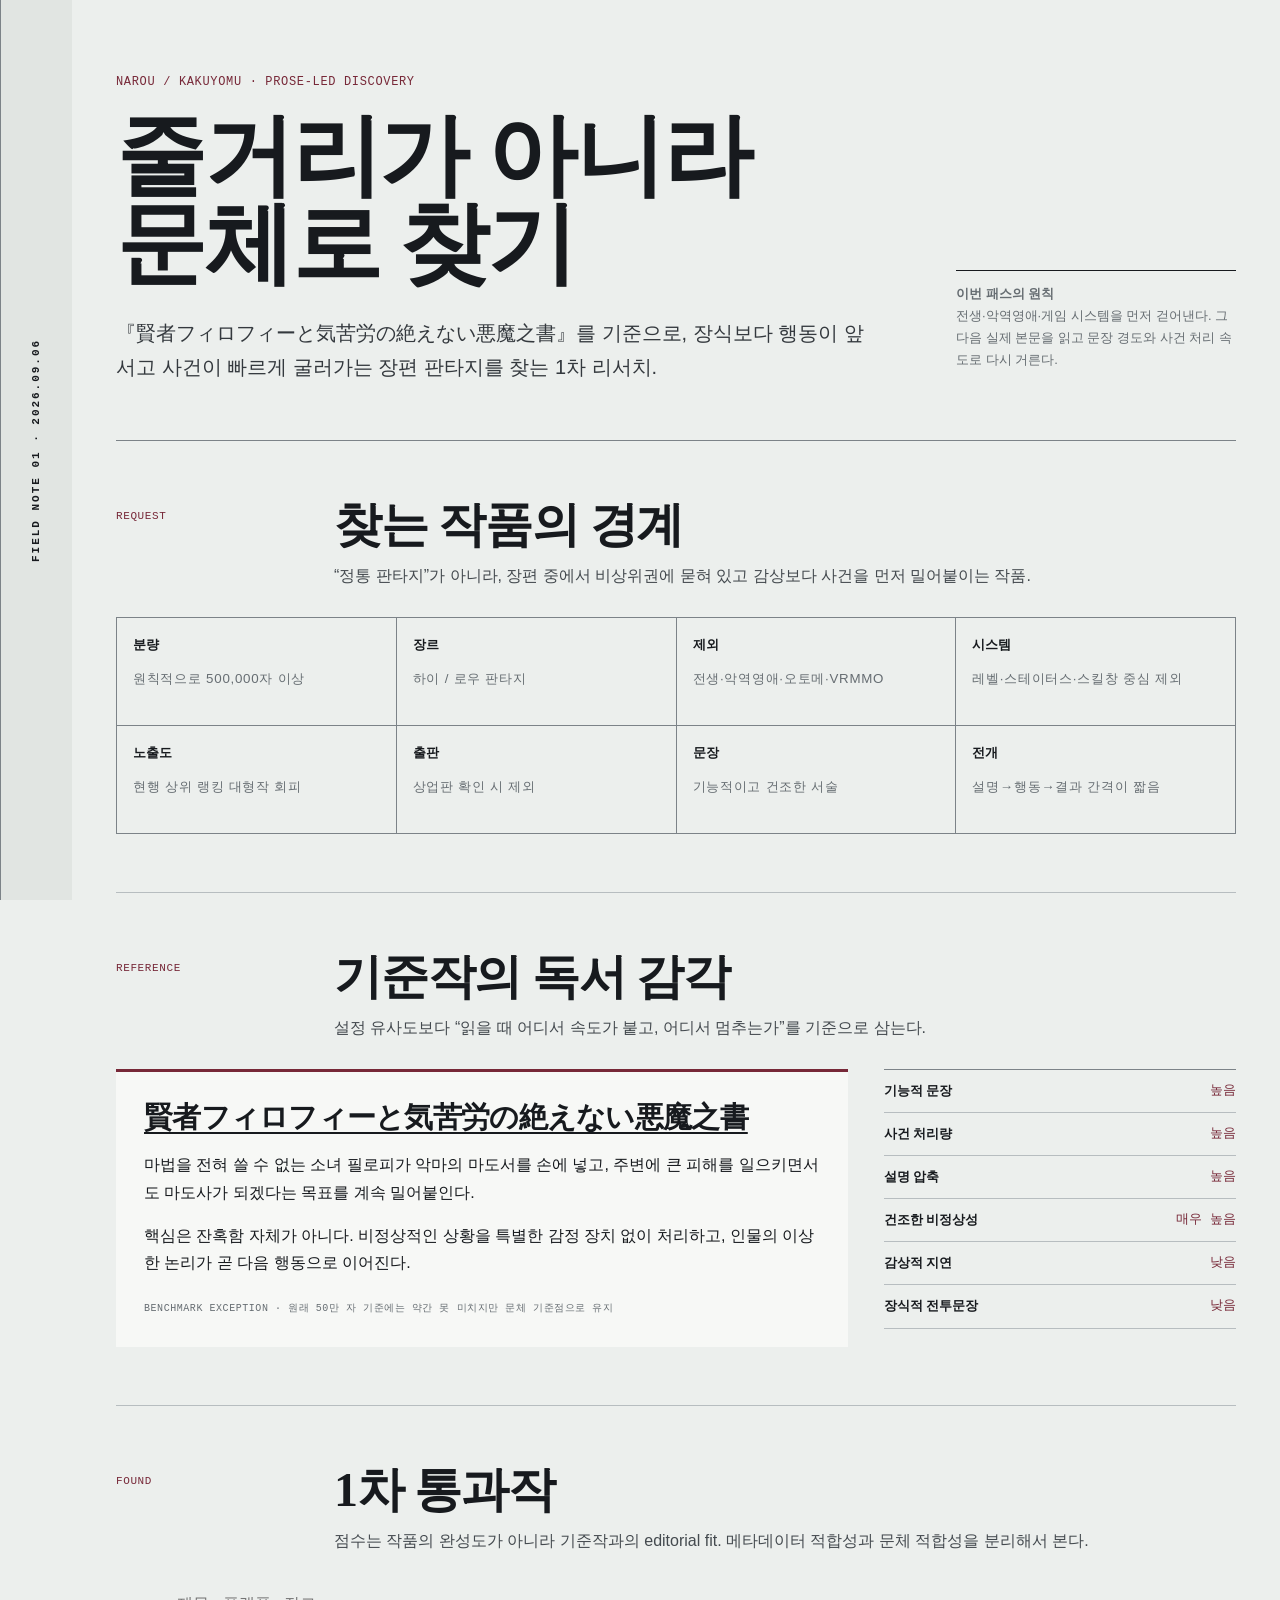
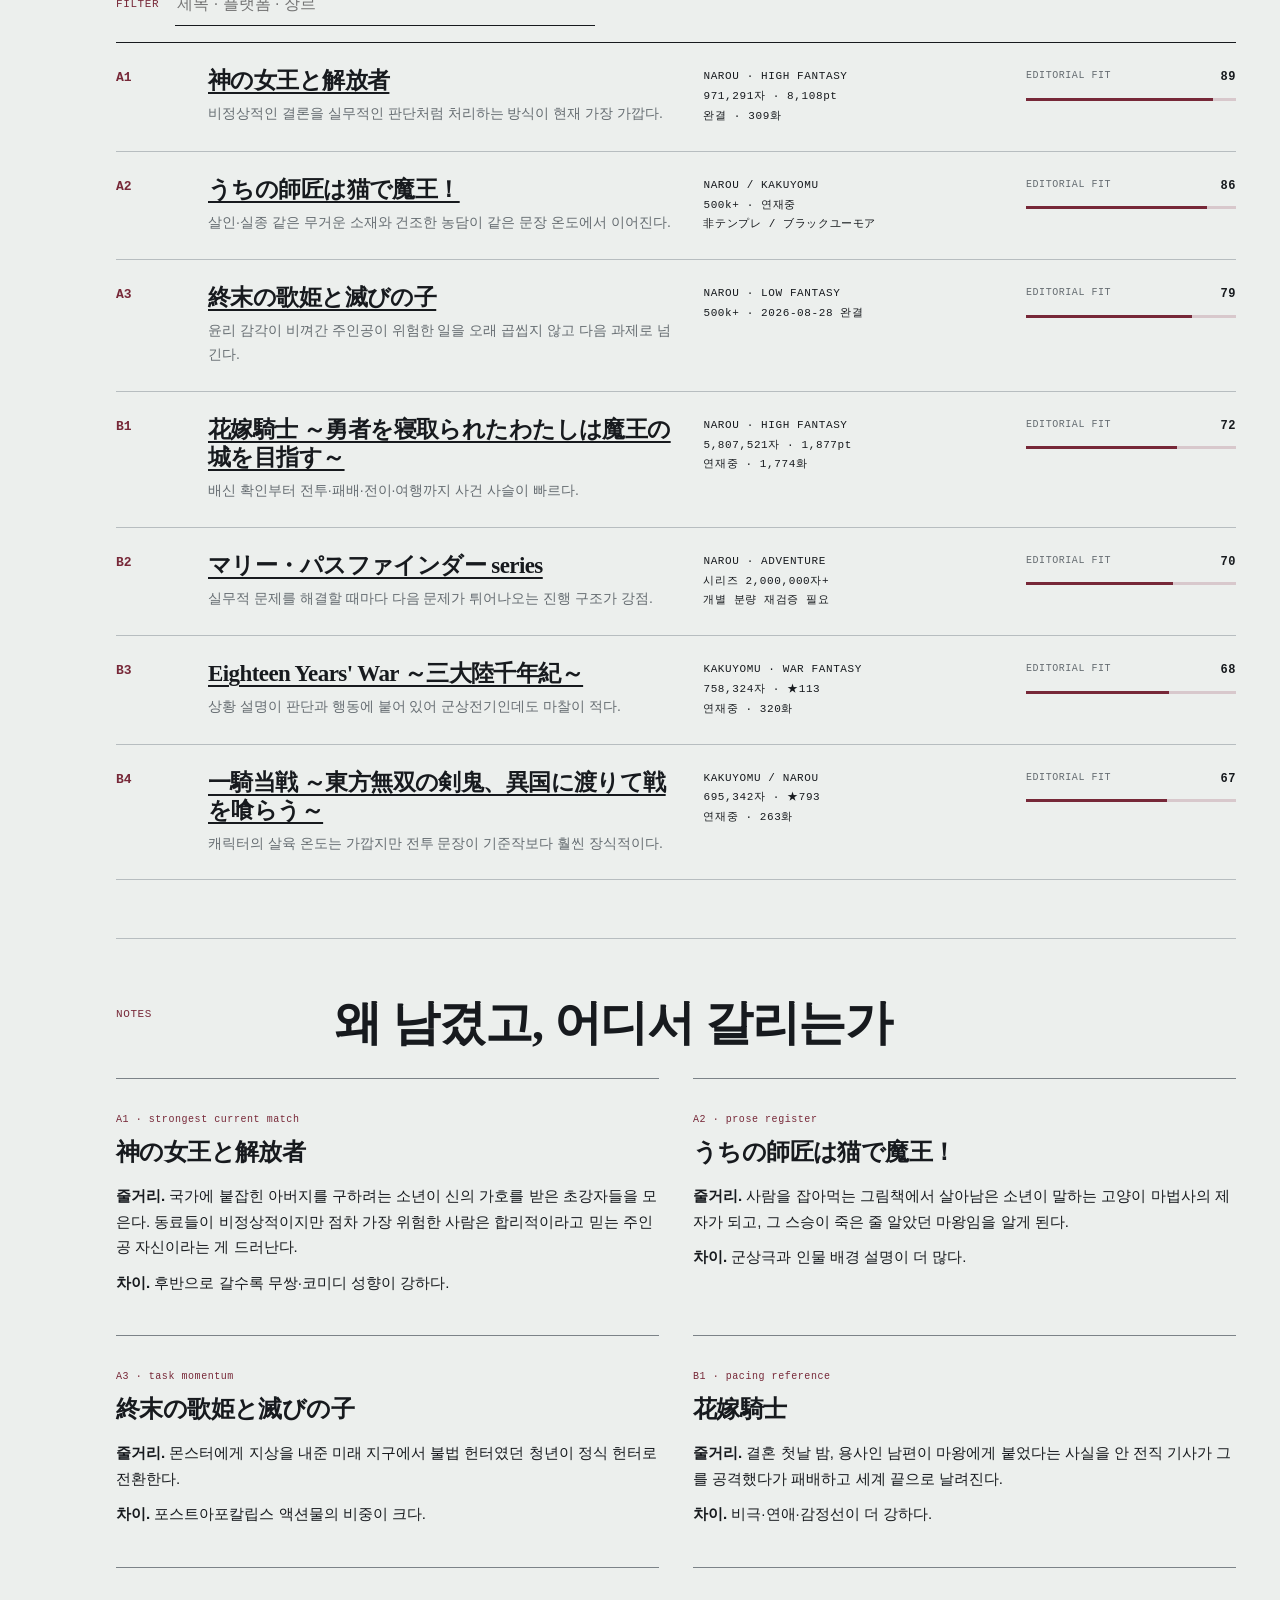
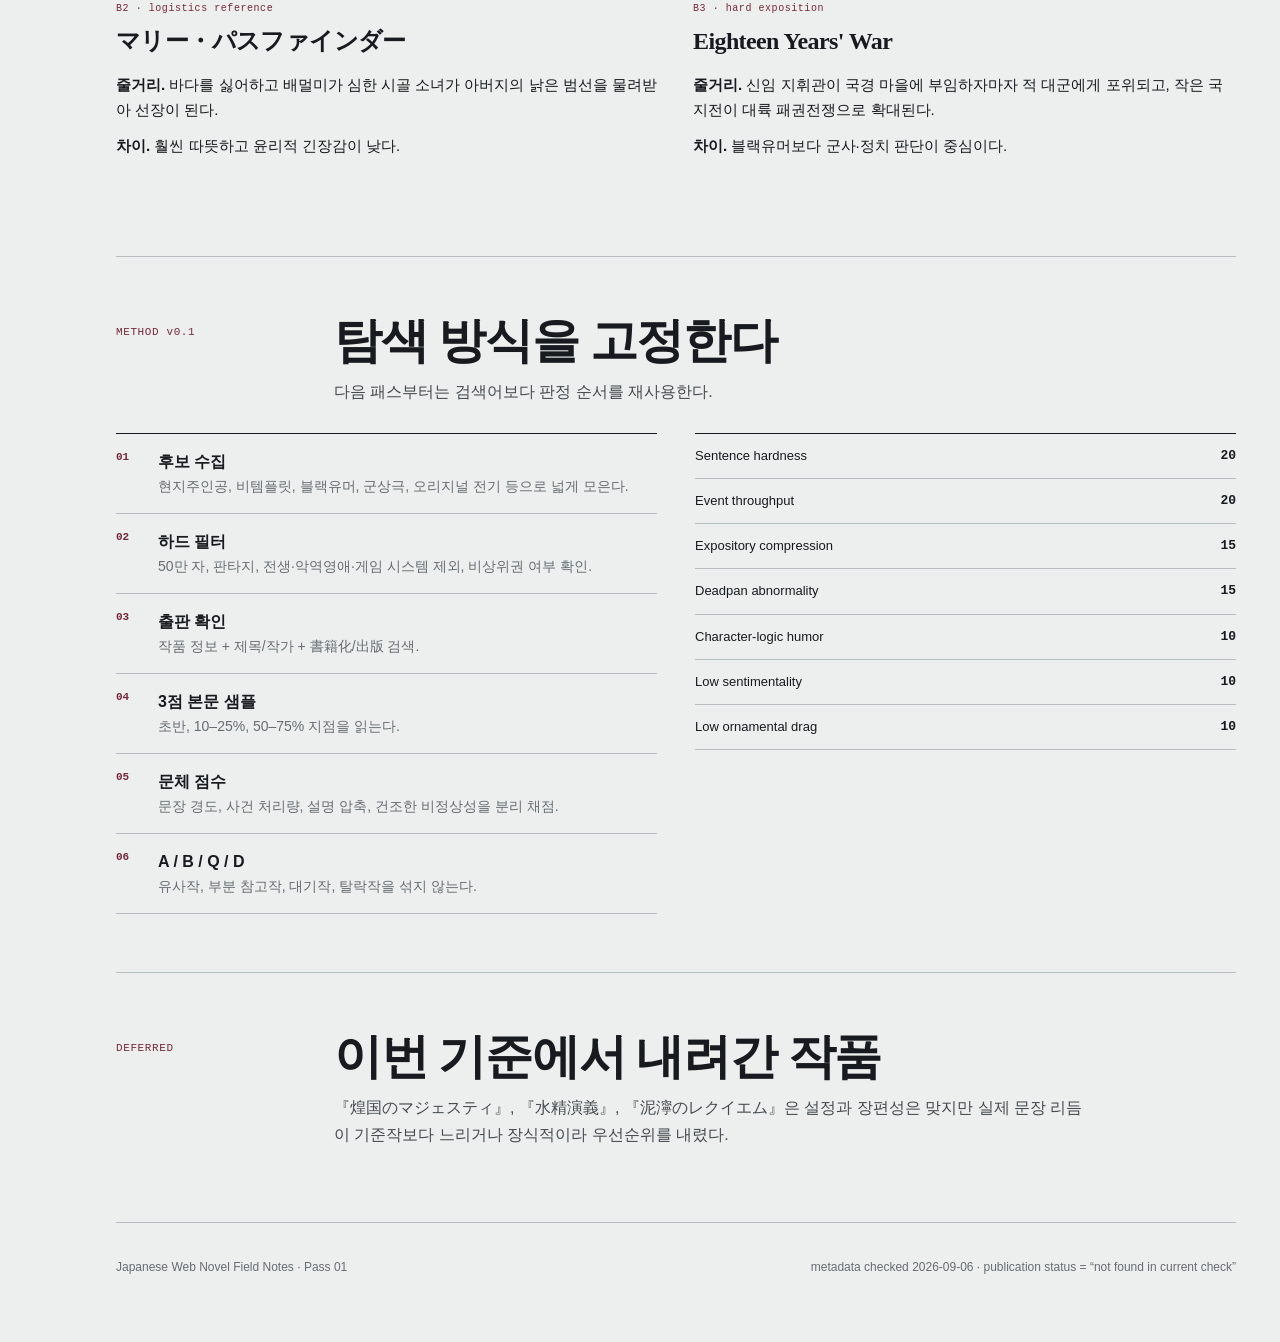
==== index.html @ 41ebbeb3 "docs: add 2026-09-06 prose-led web novel field note" ====
<!doctype html>
<html lang="ko">
<head>
  <meta charset="utf-8">
  <meta name="viewport" content="width=device-width,initial-scale=1">
  <meta name="description" content="2026-09-06 나로우·카쿠요무 장편 판타지 문체 탐색 리서치 노트">
  <title>문체로 찾기 — Field Note 01</title>
  <link rel="stylesheet" href="styles.css">
</head>
<body>
  <aside class="rail">FIELD NOTE 01 · 2026.09.06</aside>
  <main>
    <header class="hero wrap">
      <p class="kicker">NAROU / KAKUYOMU · PROSE-LED DISCOVERY</p>
      <div class="hero-grid">
        <div>
          <h1>줄거리가 아니라<br>문체로 찾기</h1>
          <p class="deck">『賢者フィロフィーと気苦労の絶えない悪魔之書』를 기준으로, 장식보다 행동이 앞서고 사건이 빠르게 굴러가는 장편 판타지를 찾는 1차 리서치.</p>
        </div>
        <p class="side-note"><b>이번 패스의 원칙</b><br>전생·악역영애·게임 시스템을 먼저 걷어낸다. 그 다음 실제 본문을 읽고 문장 경도와 사건 처리 속도로 다시 거른다.</p>
      </div>
    </header>

    <section class="wrap" id="request">
      <header class="section-head"><span>REQUEST</span><div><h2>찾는 작품의 경계</h2><p>“정통 판타지”가 아니라, 장편 중에서 비상위권에 묻혀 있고 감상보다 사건을 먼저 밀어붙이는 작품.</p></div></header>
      <div class="criteria">
        <div><b>분량</b><small>원칙적으로 500,000자 이상</small></div>
        <div><b>장르</b><small>하이 / 로우 판타지</small></div>
        <div><b>제외</b><small>전생·악역영애·오토메·VRMMO</small></div>
        <div><b>시스템</b><small>레벨·스테이터스·스킬창 중심 제외</small></div>
        <div><b>노출도</b><small>현행 상위 랭킹 대형작 회피</small></div>
        <div><b>출판</b><small>상업판 확인 시 제외</small></div>
        <div><b>문장</b><small>기능적이고 건조한 서술</small></div>
        <div><b>전개</b><small>설명→행동→결과 간격이 짧음</small></div>
      </div>
    </section>

    <section class="wrap" id="reference">
      <header class="section-head"><span>REFERENCE</span><div><h2>기준작의 독서 감각</h2><p>설정 유사도보다 “읽을 때 어디서 속도가 붙고, 어디서 멈추는가”를 기준으로 삼는다.</p></div></header>
      <div class="reference-grid">
        <article class="reference-copy">
          <h3><a href="https://ncode.syosetu.com/n2066cv/">賢者フィロフィーと気苦労の絶えない悪魔之書</a></h3>
          <p>마법을 전혀 쓸 수 없는 소녀 필로피가 악마의 마도서를 손에 넣고, 주변에 큰 피해를 일으키면서도 마도사가 되겠다는 목표를 계속 밀어붙인다.</p>
          <p>핵심은 잔혹함 자체가 아니다. 비정상적인 상황을 특별한 감정 장치 없이 처리하고, 인물의 이상한 논리가 곧 다음 행동으로 이어진다.</p>
          <small>BENCHMARK EXCEPTION · 원래 50만 자 기준에는 약간 못 미치지만 문체 기준점으로 유지</small>
        </article>
        <div class="fingerprint">
          <div><b>기능적 문장</b><em>높음</em></div>
          <div><b>사건 처리량</b><em>높음</em></div>
          <div><b>설명 압축</b><em>높음</em></div>
          <div><b>건조한 비정상성</b><em>매우 높음</em></div>
          <div><b>감상적 지연</b><em>낮음</em></div>
          <div><b>장식적 전투문장</b><em>낮음</em></div>
        </div>
      </div>
    </section>

    <section class="wrap" id="shortlist">
      <header class="section-head"><span>FOUND</span><div><h2>1차 통과작</h2><p>점수는 작품의 완성도가 아니라 기준작과의 editorial fit. 메타데이터 적합성과 문체 적합성을 분리해서 본다.</p></div></header>
      <label class="search"><span>FILTER</span><input id="filter" type="search" placeholder="제목 · 플랫폼 · 장르"></label>
      <div class="list" id="list">
        <article data-search="神の女王と解放者 narou high fantasy"><div class="rank">A1</div><div><h3><a href="https://ncode.syosetu.com/n5290ek/">神の女王と解放者</a></h3><p>비정상적인 결론을 실무적인 판단처럼 처리하는 방식이 현재 가장 가깝다.</p></div><div class="meta">NAROU · HIGH FANTASY<br>971,291자 · 8,108pt<br>완결 · 309화</div><div class="fit"><span>EDITORIAL FIT</span><b>89</b><i style="--fit:89%"></i></div></article>
        <article data-search="うちの師匠は猫で魔王 narou kakuyomu high fantasy"><div class="rank">A2</div><div><h3><a href="https://ncode.syosetu.com/n8361ja/">うちの師匠は猫で魔王！</a></h3><p>살인·실종 같은 무거운 소재와 건조한 농담이 같은 문장 온도에서 이어진다.</p></div><div class="meta">NAROU / KAKUYOMU<br>500k+ · 연재중<br>非テンプレ / ブラックユーモア</div><div class="fit"><span>EDITORIAL FIT</span><b>86</b><i style="--fit:86%"></i></div></article>
        <article data-search="終末の歌姫と滅びの子 narou low fantasy"><div class="rank">A3</div><div><h3><a href="https://ncode.syosetu.com/n8655kq/">終末の歌姫と滅びの子</a></h3><p>윤리 감각이 비껴간 주인공이 위험한 일을 오래 곱씹지 않고 다음 과제로 넘긴다.</p></div><div class="meta">NAROU · LOW FANTASY<br>500k+ · 2026-08-28 완결</div><div class="fit"><span>EDITORIAL FIT</span><b>79</b><i style="--fit:79%"></i></div></article>
        <article data-search="花嫁騎士 narou high fantasy"><div class="rank">B1</div><div><h3><a href="https://ncode.syosetu.com/n8514ea/">花嫁騎士 ～勇者を寝取られたわたしは魔王の城を目指す～</a></h3><p>배신 확인부터 전투·패배·전이·여행까지 사건 사슬이 빠르다.</p></div><div class="meta">NAROU · HIGH FANTASY<br>5,807,521자 · 1,877pt<br>연재중 · 1,774화</div><div class="fit"><span>EDITORIAL FIT</span><b>72</b><i style="--fit:72%"></i></div></article>
        <article data-search="マリー パスファインダー narou adventure"><div class="rank">B2</div><div><h3><a href="https://ncode.syosetu.com/n9369ff/">マリー・パスファインダー series</a></h3><p>실무적 문제를 해결할 때마다 다음 문제가 튀어나오는 진행 구조가 강점.</p></div><div class="meta">NAROU · ADVENTURE<br>시리즈 2,000,000자+<br>개별 분량 재검증 필요</div><div class="fit"><span>EDITORIAL FIT</span><b>70</b><i style="--fit:70%"></i></div></article>
        <article data-search="Eighteen Years War kakuyomu military fantasy"><div class="rank">B3</div><div><h3><a href="https://kakuyomu.jp/works/16818622172225120257">Eighteen Years' War ～三大陸千年紀～</a></h3><p>상황 설명이 판단과 행동에 붙어 있어 군상전기인데도 마찰이 적다.</p></div><div class="meta">KAKUYOMU · WAR FANTASY<br>758,324자 · ★113<br>연재중 · 320화</div><div class="fit"><span>EDITORIAL FIT</span><b>68</b><i style="--fit:68%"></i></div></article>
        <article data-search="一騎当戦 kakuyomu narou samurai high fantasy"><div class="rank">B4</div><div><h3><a href="https://kakuyomu.jp/works/16817330656026243259">一騎当戦 ～東方無双の剣鬼、異国に渡りて戦を喰らう～</a></h3><p>캐릭터의 살육 온도는 가깝지만 전투 문장이 기준작보다 훨씬 장식적이다.</p></div><div class="meta">KAKUYOMU / NAROU<br>695,342자 · ★793<br>연재중 · 263화</div><div class="fit"><span>EDITORIAL FIT</span><b>67</b><i style="--fit:67%"></i></div></article>
      </div>
    </section>

    <section class="wrap" id="notes">
      <header class="section-head"><span>NOTES</span><div><h2>왜 남겼고, 어디서 갈리는가</h2></div></header>
      <div class="notes">
        <article><small>A1 · strongest current match</small><h3>神の女王と解放者</h3><p><b>줄거리.</b> 국가에 붙잡힌 아버지를 구하려는 소년이 신의 가호를 받은 초강자들을 모은다. 동료들이 비정상적이지만 점차 가장 위험한 사람은 합리적이라고 믿는 주인공 자신이라는 게 드러난다.</p><p><b>차이.</b> 후반으로 갈수록 무쌍·코미디 성향이 강하다.</p></article>
        <article><small>A2 · prose register</small><h3>うちの師匠は猫で魔王！</h3><p><b>줄거리.</b> 사람을 잡아먹는 그림책에서 살아남은 소년이 말하는 고양이 마법사의 제자가 되고, 그 스승이 죽은 줄 알았던 마왕임을 알게 된다.</p><p><b>차이.</b> 군상극과 인물 배경 설명이 더 많다.</p></article>
        <article><small>A3 · task momentum</small><h3>終末の歌姫と滅びの子</h3><p><b>줄거리.</b> 몬스터에게 지상을 내준 미래 지구에서 불법 헌터였던 청년이 정식 헌터로 전환한다.</p><p><b>차이.</b> 포스트아포칼립스 액션물의 비중이 크다.</p></article>
        <article><small>B1 · pacing reference</small><h3>花嫁騎士</h3><p><b>줄거리.</b> 결혼 첫날 밤, 용사인 남편이 마왕에게 붙었다는 사실을 안 전직 기사가 그를 공격했다가 패배하고 세계 끝으로 날려진다.</p><p><b>차이.</b> 비극·연애·감정선이 더 강하다.</p></article>
        <article><small>B2 · logistics reference</small><h3>マリー・パスファインダー</h3><p><b>줄거리.</b> 바다를 싫어하고 배멀미가 심한 시골 소녀가 아버지의 낡은 범선을 물려받아 선장이 된다.</p><p><b>차이.</b> 훨씬 따뜻하고 윤리적 긴장감이 낮다.</p></article>
        <article><small>B3 · hard exposition</small><h3>Eighteen Years' War</h3><p><b>줄거리.</b> 신임 지휘관이 국경 마을에 부임하자마자 적 대군에게 포위되고, 작은 국지전이 대륙 패권전쟁으로 확대된다.</p><p><b>차이.</b> 블랙유머보다 군사·정치 판단이 중심이다.</p></article>
      </div>
    </section>

    <section class="wrap" id="method">
      <header class="section-head"><span>METHOD v0.1</span><div><h2>탐색 방식을 고정한다</h2><p>다음 패스부터는 검색어보다 판정 순서를 재사용한다.</p></div></header>
      <div class="method-grid">
        <ol>
          <li><b>후보 수집</b><span>현지주인공, 비템플릿, 블랙유머, 군상극, 오리지널 전기 등으로 넓게 모은다.</span></li>
          <li><b>하드 필터</b><span>50만 자, 판타지, 전생·악역영애·게임 시스템 제외, 비상위권 여부 확인.</span></li>
          <li><b>출판 확인</b><span>작품 정보 + 제목/작가 + 書籍化/出版 검색.</span></li>
          <li><b>3점 본문 샘플</b><span>초반, 10–25%, 50–75% 지점을 읽는다.</span></li>
          <li><b>문체 점수</b><span>문장 경도, 사건 처리량, 설명 압축, 건조한 비정상성을 분리 채점.</span></li>
          <li><b>A / B / Q / D</b><span>유사작, 부분 참고작, 대기작, 탈락작을 섞지 않는다.</span></li>
        </ol>
        <div class="weights">
          <div><span>Sentence hardness</span><b>20</b></div>
          <div><span>Event throughput</span><b>20</b></div>
          <div><span>Expository compression</span><b>15</b></div>
          <div><span>Deadpan abnormality</span><b>15</b></div>
          <div><span>Character-logic humor</span><b>10</b></div>
          <div><span>Low sentimentality</span><b>10</b></div>
          <div><span>Low ornamental drag</span><b>10</b></div>
        </div>
      </div>
    </section>

    <section class="wrap deferred"><header class="section-head"><span>DEFERRED</span><div><h2>이번 기준에서 내려간 작품</h2><p>『煌国のマジェスティ』, 『水精演義』, 『泥濘のレクイエム』은 설정과 장편성은 맞지만 실제 문장 리듬이 기준작보다 느리거나 장식적이라 우선순위를 내렸다.</p></div></header></section>

    <footer class="wrap"><span>Japanese Web Novel Field Notes · Pass 01</span><span>metadata checked 2026-09-06 · publication status = “not found in current check”</span></footer>
  </main>
<script>
const q=document.querySelector('#filter');const rows=[...document.querySelectorAll('#list article')];q.addEventListener('input',()=>{const s=q.value.trim().toLowerCase();rows.forEach(r=>r.hidden=s&&!r.dataset.search.toLowerCase().includes(s))});
</script>
</body>
</html>
---- styles.css ----
:root{--paper:#ecefed;--sheet:#f7f8f6;--ink:#171a1e;--muted:#666d72;--rule:#b7bdc0;--dark:#7c8388;--accent:#772838;--faint:#d8c8cc;--max:1120px}*{box-sizing:border-box}html{scroll-behavior:smooth}body{margin:0;background:var(--paper);color:var(--ink);font:16px/1.7 -apple-system,BlinkMacSystemFont,"Apple SD Gothic Neo","Noto Sans KR","Noto Sans JP",sans-serif}.rail{position:fixed;inset:0 auto 0 0;width:72px;background:#e1e5e2;border-right:1px solid var(--dark);display:flex;align-items:center;justify-content:center;writing-mode:vertical-rl;transform:rotate(180deg);font:700 11px/1 ui-monospace,SFMono-Regular,Menlo,monospace;letter-spacing:.18em}main{margin-left:72px}.wrap{width:min(var(--max),calc(100% - 72px));margin:auto}a{color:inherit;text-underline-offset:.16em}a:hover{color:var(--accent)}h1,h2,h3{font-family:Iowan Old Style,"Times New Roman","Noto Serif KR","Noto Serif JP",serif;letter-spacing:-.025em}.hero{padding:72px 0 56px;border-bottom:1px solid var(--dark)}.kicker,.section-head>span,.meta,.fit,.search span,small{font-family:ui-monospace,SFMono-Regular,Menlo,monospace;letter-spacing:.055em}.kicker{font-size:12px;color:var(--accent);margin:0 0 20px}.hero-grid{display:grid;grid-template-columns:1fr 280px;gap:48px;align-items:end}h1{font-size:clamp(48px,7vw,92px);line-height:.98;margin:0}.deck{font-size:20px;max-width:760px;margin:28px 0 0;color:#34393e}.side-note{border-top:1px solid var(--ink);padding-top:12px;font-size:13px;color:var(--muted)}section{padding:58px 0;border-bottom:1px solid var(--rule)}.section-head{display:grid;grid-template-columns:190px 1fr;gap:28px;margin-bottom:28px}.section-head>span{font-size:11px;color:var(--accent);padding-top:8px}.section-head h2{font-size:clamp(30px,4vw,48px);line-height:1.1;margin:0}.section-head p{max-width:760px;color:#444a4f;margin:10px 0 0}.criteria{display:grid;grid-template-columns:repeat(4,1fr);border-top:1px solid var(--dark);border-left:1px solid var(--dark)}.criteria>div{min-height:108px;padding:16px;border-right:1px solid var(--dark);border-bottom:1px solid var(--dark)}.criteria b{display:block;font-size:13px;margin-bottom:8px}.criteria small{font-family:inherit;color:var(--muted)}.reference-grid{display:grid;grid-template-columns:1.35fr .65fr;gap:36px}.reference-copy{background:var(--sheet);border-top:3px solid var(--accent);padding:28px}.reference-copy h3{font-size:29px;line-height:1.22;margin:0 0 12px}.reference-copy small{color:var(--muted);font-size:10px}.fingerprint{border-top:1px solid var(--dark)}.fingerprint>div{display:grid;grid-template-columns:1fr 80px;padding:10px 0;border-bottom:1px solid var(--rule);font-size:13px}.fingerprint em{text-align:right;font-style:normal;color:var(--accent);font-family:ui-monospace,SFMono-Regular,Menlo,monospace}.search{display:flex;gap:16px;align-items:center;margin-bottom:16px}.search span{font-size:11px;color:var(--accent)}.search input{width:min(420px,100%);border:0;border-bottom:1px solid var(--ink);background:transparent;border-radius:0;padding:8px 2px;font:inherit}.search input:focus{outline:2px solid var(--accent);outline-offset:4px}.list{border-top:1px solid var(--ink)}.list article{display:grid;grid-template-columns:72px minmax(260px,1.1fr) minmax(175px,.7fr) 210px;gap:20px;padding:24px 0;border-bottom:1px solid var(--rule)}.rank{font:700 13px/1 ui-monospace,SFMono-Regular,Menlo,monospace;color:var(--accent);padding-top:4px}.list h3{font-size:23px;line-height:1.22;margin:0 0 7px}.list p{font-size:14px;color:var(--muted);margin:0}.meta{font-size:11px;line-height:1.8}.fit{display:grid;grid-template-columns:1fr auto;gap:4px;align-content:start;font-size:10px;color:var(--muted)}.fit b{color:var(--ink);font-size:12px}.fit i{grid-column:1/-1;height:3px;background:linear-gradient(to right,var(--accent) var(--fit),var(--faint) var(--fit));margin-top:6px}.notes{display:grid;grid-template-columns:repeat(2,1fr);gap:0 34px}.notes article{border-top:1px solid var(--dark);padding:24px 0 30px}.notes small{color:var(--accent);font-size:10px}.notes h3{font-size:24px;margin:2px 0 10px}.notes p{font-size:15px;margin:0 0 10px}.method-grid{display:grid;grid-template-columns:1fr 1fr;gap:38px}.method-grid ol{list-style:none;counter-reset:s;margin:0;padding:0;border-top:1px solid var(--ink)}.method-grid li{counter-increment:s;display:grid;grid-template-columns:42px 1fr;padding:14px 0;border-bottom:1px solid var(--rule)}.method-grid li:before{content:counter(s,decimal-leading-zero);font:700 11px/1.7 ui-monospace,SFMono-Regular,Menlo,monospace;color:var(--accent)}.method-grid li b,.method-grid li span{grid-column:2}.method-grid li span{font-size:14px;color:var(--muted)}.weights{border-top:1px solid var(--ink)}.weights>div{display:grid;grid-template-columns:1fr 56px;padding:11px 0;border-bottom:1px solid var(--rule);font-size:13px}.weights b{text-align:right;font-family:ui-monospace,SFMono-Regular,Menlo,monospace}.deferred{padding-bottom:46px}footer{padding:34px 0 64px;display:flex;justify-content:space-between;gap:24px;font-size:12px;color:var(--muted)}[hidden]{display:none!important}@media(max-width:900px){.wrap{width:calc(100% - 34px)}.hero-grid,.reference-grid,.method-grid{grid-template-columns:1fr}.criteria{grid-template-columns:repeat(2,1fr)}.list article{grid-template-columns:48px 1fr}.list .meta,.list .fit{grid-column:2}.notes{grid-template-columns:1fr}}@media(max-width:560px){.rail{position:static;width:100%;height:34px;writing-mode:horizontal-tb;transform:none;justify-content:flex-start;padding-left:15px;border-right:0;border-bottom:1px solid var(--dark)}main{margin-left:0}.hero{padding-top:42px}.wrap{width:calc(100% - 30px)}.section-head{grid-template-columns:1fr;gap:8px}.criteria{grid-template-columns:1fr}footer{display:block}}@media(prefers-reduced-motion:reduce){html{scroll-behavior:auto}}
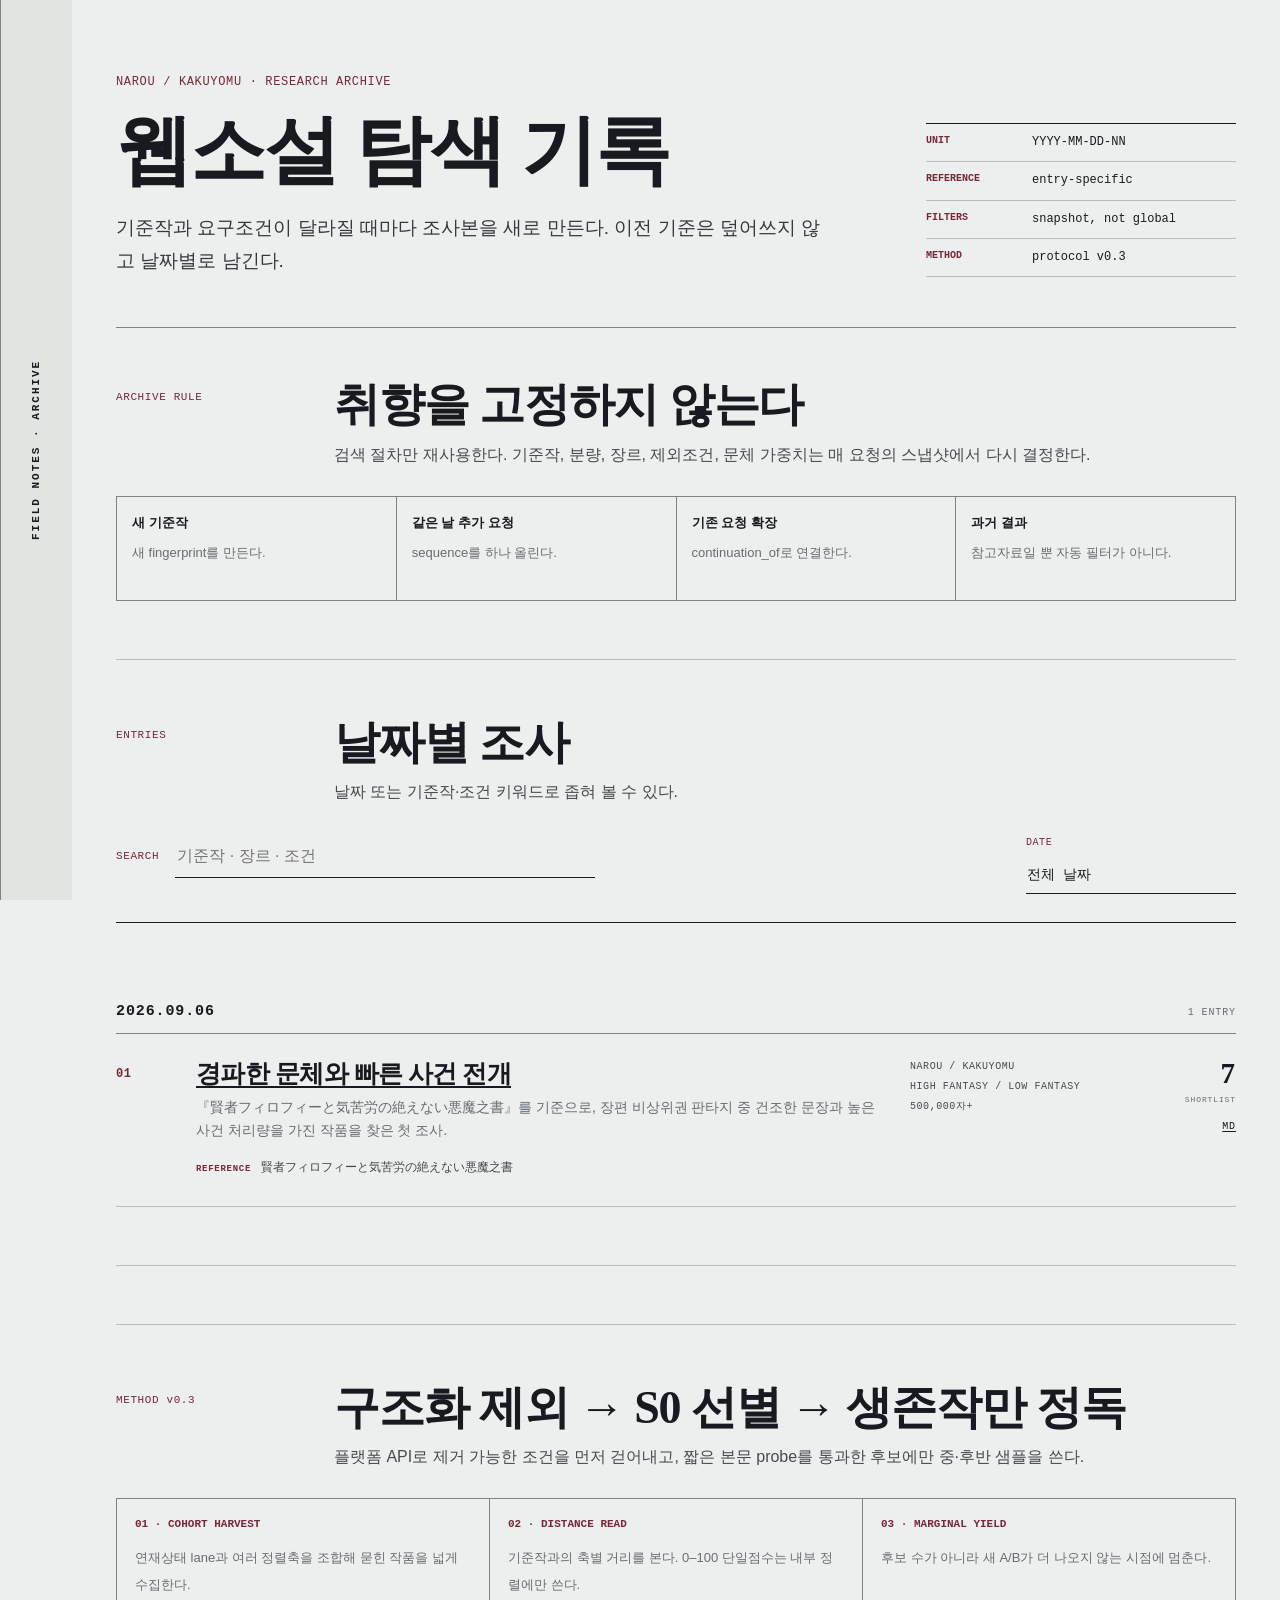
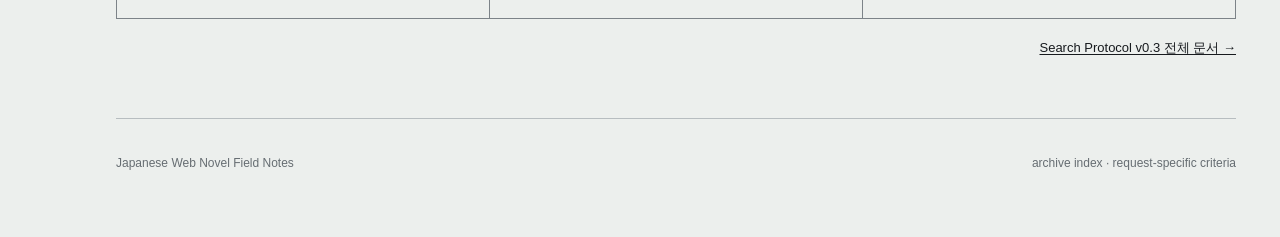
==== commit 8acfffb7: "feat: archive research entries by date and parameterize search" ====
--- a/index.html
+++ b/index.html
@@ -3,113 +3,91 @@
 <head>
   <meta charset="utf-8">
   <meta name="viewport" content="width=device-width,initial-scale=1">
-  <meta name="description" content="2026-09-06 나로우·카쿠요무 장편 판타지 문체 탐색 리서치 노트">
-  <title>문체로 찾기 — Field Note 01</title>
+  <meta name="description" content="나로우·카쿠요무 작품 탐색을 날짜·기준작·요구조건별로 보존하는 리서치 아카이브">
+  <title>Japanese Web Novel Field Notes — Archive</title>
   <link rel="stylesheet" href="styles.css">
 </head>
-<body>
-  <aside class="rail">FIELD NOTE 01 · 2026.09.06</aside>
+<body class="archive-page">
+  <aside class="rail">FIELD NOTES · ARCHIVE</aside>
   <main>
-    <header class="hero wrap">
-      <p class="kicker">NAROU / KAKUYOMU · PROSE-LED DISCOVERY</p>
-      <div class="hero-grid">
+    <header class="archive-hero wrap">
+      <p class="kicker">NAROU / KAKUYOMU · RESEARCH ARCHIVE</p>
+      <div class="archive-hero-grid">
         <div>
-          <h1>줄거리가 아니라<br>문체로 찾기</h1>
-          <p class="deck">『賢者フィロフィーと気苦労の絶えない悪魔之書』를 기준으로, 장식보다 행동이 앞서고 사건이 빠르게 굴러가는 장편 판타지를 찾는 1차 리서치.</p>
+          <h1>웹소설 탐색 기록</h1>
+          <p class="deck">기준작과 요구조건이 달라질 때마다 조사본을 새로 만든다. 이전 기준은 덮어쓰지 않고 날짜별로 남긴다.</p>
         </div>
-        <p class="side-note"><b>이번 패스의 원칙</b><br>전생·악역영애·게임 시스템을 먼저 걷어낸다. 그 다음 실제 본문을 읽고 문장 경도와 사건 처리 속도로 다시 거른다.</p>
+        <dl class="archive-principle">
+          <div><dt>UNIT</dt><dd>YYYY-MM-DD-NN</dd></div>
+          <div><dt>REFERENCE</dt><dd>entry-specific</dd></div>
+          <div><dt>FILTERS</dt><dd>snapshot, not global</dd></div>
+          <div><dt>METHOD</dt><dd>protocol v0.3</dd></div>
+        </dl>
       </div>
     </header>
 
-    <section class="wrap" id="request">
-      <header class="section-head"><span>REQUEST</span><div><h2>찾는 작품의 경계</h2><p>“정통 판타지”가 아니라, 장편 중에서 비상위권에 묻혀 있고 감상보다 사건을 먼저 밀어붙이는 작품.</p></div></header>
-      <div class="criteria">
-        <div><b>분량</b><small>원칙적으로 500,000자 이상</small></div>
-        <div><b>장르</b><small>하이 / 로우 판타지</small></div>
-        <div><b>제외</b><small>전생·악역영애·오토메·VRMMO</small></div>
-        <div><b>시스템</b><small>레벨·스테이터스·스킬창 중심 제외</small></div>
-        <div><b>노출도</b><small>현행 상위 랭킹 대형작 회피</small></div>
-        <div><b>출판</b><small>상업판 확인 시 제외</small></div>
-        <div><b>문장</b><small>기능적이고 건조한 서술</small></div>
-        <div><b>전개</b><small>설명→행동→결과 간격이 짧음</small></div>
+    <section class="wrap archive-intro">
+      <header class="section-head">
+        <span>ARCHIVE RULE</span>
+        <div>
+          <h2>취향을 고정하지 않는다</h2>
+          <p>검색 절차만 재사용한다. 기준작, 분량, 장르, 제외조건, 문체 가중치는 매 요청의 스냅샷에서 다시 결정한다.</p>
+        </div>
+      </header>
+      <div class="archive-facts">
+        <div><b>새 기준작</b><span>새 fingerprint를 만든다.</span></div>
+        <div><b>같은 날 추가 요청</b><span>sequence를 하나 올린다.</span></div>
+        <div><b>기존 요청 확장</b><span>continuation_of로 연결한다.</span></div>
+        <div><b>과거 결과</b><span>참고자료일 뿐 자동 필터가 아니다.</span></div>
       </div>
     </section>
 
-    <section class="wrap" id="reference">
-      <header class="section-head"><span>REFERENCE</span><div><h2>기준작의 독서 감각</h2><p>설정 유사도보다 “읽을 때 어디서 속도가 붙고, 어디서 멈추는가”를 기준으로 삼는다.</p></div></header>
-      <div class="reference-grid">
-        <article class="reference-copy">
-          <h3><a href="https://ncode.syosetu.com/n2066cv/">賢者フィロフィーと気苦労の絶えない悪魔之書</a></h3>
-          <p>마법을 전혀 쓸 수 없는 소녀 필로피가 악마의 마도서를 손에 넣고, 주변에 큰 피해를 일으키면서도 마도사가 되겠다는 목표를 계속 밀어붙인다.</p>
-          <p>핵심은 잔혹함 자체가 아니다. 비정상적인 상황을 특별한 감정 장치 없이 처리하고, 인물의 이상한 논리가 곧 다음 행동으로 이어진다.</p>
-          <small>BENCHMARK EXCEPTION · 원래 50만 자 기준에는 약간 못 미치지만 문체 기준점으로 유지</small>
-        </article>
-        <div class="fingerprint">
-          <div><b>기능적 문장</b><em>높음</em></div>
-          <div><b>사건 처리량</b><em>높음</em></div>
-          <div><b>설명 압축</b><em>높음</em></div>
-          <div><b>건조한 비정상성</b><em>매우 높음</em></div>
-          <div><b>감상적 지연</b><em>낮음</em></div>
-          <div><b>장식적 전투문장</b><em>낮음</em></div>
+    <section class="wrap" id="research-archive">
+      <header class="section-head">
+        <span>ENTRIES</span>
+        <div>
+          <h2>날짜별 조사</h2>
+          <p>날짜 또는 기준작·조건 키워드로 좁혀 볼 수 있다.</p>
         </div>
+      </header>
+
+      <div class="archive-toolbar" aria-label="archive filters">
+        <label class="search archive-search">
+          <span>SEARCH</span>
+          <input id="archive-filter" type="search" placeholder="기준작 · 장르 · 조건">
+        </label>
+        <label class="date-filter">
+          <span>DATE</span>
+          <select id="date-filter"><option value="">전체 날짜</option></select>
+        </label>
+      </div>
+
+      <div id="archive" class="archive-list" aria-live="polite">
+        <div class="archive-state">조사 인덱스를 불러오는 중.</div>
       </div>
     </section>
 
-    <section class="wrap" id="shortlist">
-      <header class="section-head"><span>FOUND</span><div><h2>1차 통과작</h2><p>점수는 작품의 완성도가 아니라 기준작과의 editorial fit. 메타데이터 적합성과 문체 적합성을 분리해서 본다.</p></div></header>
-      <label class="search"><span>FILTER</span><input id="filter" type="search" placeholder="제목 · 플랫폼 · 장르"></label>
-      <div class="list" id="list">
-        <article data-search="神の女王と解放者 narou high fantasy"><div class="rank">A1</div><div><h3><a href="https://ncode.syosetu.com/n5290ek/">神の女王と解放者</a></h3><p>비정상적인 결론을 실무적인 판단처럼 처리하는 방식이 현재 가장 가깝다.</p></div><div class="meta">NAROU · HIGH FANTASY<br>971,291자 · 8,108pt<br>완결 · 309화</div><div class="fit"><span>EDITORIAL FIT</span><b>89</b><i style="--fit:89%"></i></div></article>
-        <article data-search="うちの師匠は猫で魔王 narou kakuyomu high fantasy"><div class="rank">A2</div><div><h3><a href="https://ncode.syosetu.com/n8361ja/">うちの師匠は猫で魔王！</a></h3><p>살인·실종 같은 무거운 소재와 건조한 농담이 같은 문장 온도에서 이어진다.</p></div><div class="meta">NAROU / KAKUYOMU<br>500k+ · 연재중<br>非テンプレ / ブラックユーモア</div><div class="fit"><span>EDITORIAL FIT</span><b>86</b><i style="--fit:86%"></i></div></article>
-        <article data-search="終末の歌姫と滅びの子 narou low fantasy"><div class="rank">A3</div><div><h3><a href="https://ncode.syosetu.com/n8655kq/">終末の歌姫と滅びの子</a></h3><p>윤리 감각이 비껴간 주인공이 위험한 일을 오래 곱씹지 않고 다음 과제로 넘긴다.</p></div><div class="meta">NAROU · LOW FANTASY<br>500k+ · 2026-08-28 완결</div><div class="fit"><span>EDITORIAL FIT</span><b>79</b><i style="--fit:79%"></i></div></article>
-        <article data-search="花嫁騎士 narou high fantasy"><div class="rank">B1</div><div><h3><a href="https://ncode.syosetu.com/n8514ea/">花嫁騎士 ～勇者を寝取られたわたしは魔王の城を目指す～</a></h3><p>배신 확인부터 전투·패배·전이·여행까지 사건 사슬이 빠르다.</p></div><div class="meta">NAROU · HIGH FANTASY<br>5,807,521자 · 1,877pt<br>연재중 · 1,774화</div><div class="fit"><span>EDITORIAL FIT</span><b>72</b><i style="--fit:72%"></i></div></article>
-        <article data-search="マリー パスファインダー narou adventure"><div class="rank">B2</div><div><h3><a href="https://ncode.syosetu.com/n9369ff/">マリー・パスファインダー series</a></h3><p>실무적 문제를 해결할 때마다 다음 문제가 튀어나오는 진행 구조가 강점.</p></div><div class="meta">NAROU · ADVENTURE<br>시리즈 2,000,000자+<br>개별 분량 재검증 필요</div><div class="fit"><span>EDITORIAL FIT</span><b>70</b><i style="--fit:70%"></i></div></article>
-        <article data-search="Eighteen Years War kakuyomu military fantasy"><div class="rank">B3</div><div><h3><a href="https://kakuyomu.jp/works/16818622172225120257">Eighteen Years' War ～三大陸千年紀～</a></h3><p>상황 설명이 판단과 행동에 붙어 있어 군상전기인데도 마찰이 적다.</p></div><div class="meta">KAKUYOMU · WAR FANTASY<br>758,324자 · ★113<br>연재중 · 320화</div><div class="fit"><span>EDITORIAL FIT</span><b>68</b><i style="--fit:68%"></i></div></article>
-        <article data-search="一騎当戦 kakuyomu narou samurai high fantasy"><div class="rank">B4</div><div><h3><a href="https://kakuyomu.jp/works/16817330656026243259">一騎当戦 ～東方無双の剣鬼、異国に渡りて戦を喰らう～</a></h3><p>캐릭터의 살육 온도는 가깝지만 전투 문장이 기준작보다 훨씬 장식적이다.</p></div><div class="meta">KAKUYOMU / NAROU<br>695,342자 · ★793<br>연재중 · 263화</div><div class="fit"><span>EDITORIAL FIT</span><b>67</b><i style="--fit:67%"></i></div></article>
+    <section class="wrap protocol-preview">
+      <header class="section-head">
+        <span>METHOD v0.3</span>
+        <div>
+          <h2>구조화 제외 → S0 선별 → 생존작만 정독</h2>
+          <p>플랫폼 API로 제거 가능한 조건을 먼저 걷어내고, 짧은 본문 probe를 통과한 후보에만 중·후반 샘플을 쓴다.</p>
+        </div>
+      </header>
+      <div class="protocol-strip">
+        <div><b>01 · cohort harvest</b><span>연재상태 lane과 여러 정렬축을 조합해 묻힌 작품을 넓게 수집한다.</span></div>
+        <div><b>02 · distance read</b><span>기준작과의 축별 거리를 본다. 0–100 단일점수는 내부 정렬에만 쓴다.</span></div>
+        <div><b>03 · marginal yield</b><span>후보 수가 아니라 새 A/B가 더 나오지 않는 시점에 멈춘다.</span></div>
       </div>
+      <p class="protocol-link"><a href="docs/search-protocol.md">Search Protocol v0.3 전체 문서 →</a></p>
     </section>
 
-    <section class="wrap" id="notes">
-      <header class="section-head"><span>NOTES</span><div><h2>왜 남겼고, 어디서 갈리는가</h2></div></header>
-      <div class="notes">
-        <article><small>A1 · strongest current match</small><h3>神の女王と解放者</h3><p><b>줄거리.</b> 국가에 붙잡힌 아버지를 구하려는 소년이 신의 가호를 받은 초강자들을 모은다. 동료들이 비정상적이지만 점차 가장 위험한 사람은 합리적이라고 믿는 주인공 자신이라는 게 드러난다.</p><p><b>차이.</b> 후반으로 갈수록 무쌍·코미디 성향이 강하다.</p></article>
-        <article><small>A2 · prose register</small><h3>うちの師匠は猫で魔王！</h3><p><b>줄거리.</b> 사람을 잡아먹는 그림책에서 살아남은 소년이 말하는 고양이 마법사의 제자가 되고, 그 스승이 죽은 줄 알았던 마왕임을 알게 된다.</p><p><b>차이.</b> 군상극과 인물 배경 설명이 더 많다.</p></article>
-        <article><small>A3 · task momentum</small><h3>終末の歌姫と滅びの子</h3><p><b>줄거리.</b> 몬스터에게 지상을 내준 미래 지구에서 불법 헌터였던 청년이 정식 헌터로 전환한다.</p><p><b>차이.</b> 포스트아포칼립스 액션물의 비중이 크다.</p></article>
-        <article><small>B1 · pacing reference</small><h3>花嫁騎士</h3><p><b>줄거리.</b> 결혼 첫날 밤, 용사인 남편이 마왕에게 붙었다는 사실을 안 전직 기사가 그를 공격했다가 패배하고 세계 끝으로 날려진다.</p><p><b>차이.</b> 비극·연애·감정선이 더 강하다.</p></article>
-        <article><small>B2 · logistics reference</small><h3>マリー・パスファインダー</h3><p><b>줄거리.</b> 바다를 싫어하고 배멀미가 심한 시골 소녀가 아버지의 낡은 범선을 물려받아 선장이 된다.</p><p><b>차이.</b> 훨씬 따뜻하고 윤리적 긴장감이 낮다.</p></article>
-        <article><small>B3 · hard exposition</small><h3>Eighteen Years' War</h3><p><b>줄거리.</b> 신임 지휘관이 국경 마을에 부임하자마자 적 대군에게 포위되고, 작은 국지전이 대륙 패권전쟁으로 확대된다.</p><p><b>차이.</b> 블랙유머보다 군사·정치 판단이 중심이다.</p></article>
-      </div>
-    </section>
-
-    <section class="wrap" id="method">
-      <header class="section-head"><span>METHOD v0.1</span><div><h2>탐색 방식을 고정한다</h2><p>다음 패스부터는 검색어보다 판정 순서를 재사용한다.</p></div></header>
-      <div class="method-grid">
-        <ol>
-          <li><b>후보 수집</b><span>현지주인공, 비템플릿, 블랙유머, 군상극, 오리지널 전기 등으로 넓게 모은다.</span></li>
-          <li><b>하드 필터</b><span>50만 자, 판타지, 전생·악역영애·게임 시스템 제외, 비상위권 여부 확인.</span></li>
-          <li><b>출판 확인</b><span>작품 정보 + 제목/작가 + 書籍化/出版 검색.</span></li>
-          <li><b>3점 본문 샘플</b><span>초반, 10–25%, 50–75% 지점을 읽는다.</span></li>
-          <li><b>문체 점수</b><span>문장 경도, 사건 처리량, 설명 압축, 건조한 비정상성을 분리 채점.</span></li>
-          <li><b>A / B / Q / D</b><span>유사작, 부분 참고작, 대기작, 탈락작을 섞지 않는다.</span></li>
-        </ol>
-        <div class="weights">
-          <div><span>Sentence hardness</span><b>20</b></div>
-          <div><span>Event throughput</span><b>20</b></div>
-          <div><span>Expository compression</span><b>15</b></div>
-          <div><span>Deadpan abnormality</span><b>15</b></div>
-          <div><span>Character-logic humor</span><b>10</b></div>
-          <div><span>Low sentimentality</span><b>10</b></div>
-          <div><span>Low ornamental drag</span><b>10</b></div>
-        </div>
-      </div>
-    </section>
-
-    <section class="wrap deferred"><header class="section-head"><span>DEFERRED</span><div><h2>이번 기준에서 내려간 작품</h2><p>『煌国のマジェスティ』, 『水精演義』, 『泥濘のレクイエム』은 설정과 장편성은 맞지만 실제 문장 리듬이 기준작보다 느리거나 장식적이라 우선순위를 내렸다.</p></div></header></section>
-
-    <footer class="wrap"><span>Japanese Web Novel Field Notes · Pass 01</span><span>metadata checked 2026-09-06 · publication status = “not found in current check”</span></footer>
+    <footer class="wrap">
+      <span>Japanese Web Novel Field Notes</span>
+      <span>archive index · request-specific criteria</span>
+    </footer>
   </main>
-<script>
-const q=document.querySelector('#filter');const rows=[...document.querySelectorAll('#list article')];q.addEventListener('input',()=>{const s=q.value.trim().toLowerCase();rows.forEach(r=>r.hidden=s&&!r.dataset.search.toLowerCase().includes(s))});
-</script>
+  <script src="archive.js"></script>
 </body>
 </html>
--- a/styles.css
+++ b/styles.css
@@ -1 +1,175 @@
-:root{--paper:#ecefed;--sheet:#f7f8f6;--ink:#171a1e;--muted:#666d72;--rule:#b7bdc0;--dark:#7c8388;--accent:#772838;--faint:#d8c8cc;--max:1120px}*{box-sizing:border-box}html{scroll-behavior:smooth}body{margin:0;background:var(--paper);color:var(--ink);font:16px/1.7 -apple-system,BlinkMacSystemFont,"Apple SD Gothic Neo","Noto Sans KR","Noto Sans JP",sans-serif}.rail{position:fixed;inset:0 auto 0 0;width:72px;background:#e1e5e2;border-right:1px solid var(--dark);display:flex;align-items:center;justify-content:center;writing-mode:vertical-rl;transform:rotate(180deg);font:700 11px/1 ui-monospace,SFMono-Regular,Menlo,monospace;letter-spacing:.18em}main{margin-left:72px}.wrap{width:min(var(--max),calc(100% - 72px));margin:auto}a{color:inherit;text-underline-offset:.16em}a:hover{color:var(--accent)}h1,h2,h3{font-family:Iowan Old Style,"Times New Roman","Noto Serif KR","Noto Serif JP",serif;letter-spacing:-.025em}.hero{padding:72px 0 56px;border-bottom:1px solid var(--dark)}.kicker,.section-head>span,.meta,.fit,.search span,small{font-family:ui-monospace,SFMono-Regular,Menlo,monospace;letter-spacing:.055em}.kicker{font-size:12px;color:var(--accent);margin:0 0 20px}.hero-grid{display:grid;grid-template-columns:1fr 280px;gap:48px;align-items:end}h1{font-size:clamp(48px,7vw,92px);line-height:.98;margin:0}.deck{font-size:20px;max-width:760px;margin:28px 0 0;color:#34393e}.side-note{border-top:1px solid var(--ink);padding-top:12px;font-size:13px;color:var(--muted)}section{padding:58px 0;border-bottom:1px solid var(--rule)}.section-head{display:grid;grid-template-columns:190px 1fr;gap:28px;margin-bottom:28px}.section-head>span{font-size:11px;color:var(--accent);padding-top:8px}.section-head h2{font-size:clamp(30px,4vw,48px);line-height:1.1;margin:0}.section-head p{max-width:760px;color:#444a4f;margin:10px 0 0}.criteria{display:grid;grid-template-columns:repeat(4,1fr);border-top:1px solid var(--dark);border-left:1px solid var(--dark)}.criteria>div{min-height:108px;padding:16px;border-right:1px solid var(--dark);border-bottom:1px solid var(--dark)}.criteria b{display:block;font-size:13px;margin-bottom:8px}.criteria small{font-family:inherit;color:var(--muted)}.reference-grid{display:grid;grid-template-columns:1.35fr .65fr;gap:36px}.reference-copy{background:var(--sheet);border-top:3px solid var(--accent);padding:28px}.reference-copy h3{font-size:29px;line-height:1.22;margin:0 0 12px}.reference-copy small{color:var(--muted);font-size:10px}.fingerprint{border-top:1px solid var(--dark)}.fingerprint>div{display:grid;grid-template-columns:1fr 80px;padding:10px 0;border-bottom:1px solid var(--rule);font-size:13px}.fingerprint em{text-align:right;font-style:normal;color:var(--accent);font-family:ui-monospace,SFMono-Regular,Menlo,monospace}.search{display:flex;gap:16px;align-items:center;margin-bottom:16px}.search span{font-size:11px;color:var(--accent)}.search input{width:min(420px,100%);border:0;border-bottom:1px solid var(--ink);background:transparent;border-radius:0;padding:8px 2px;font:inherit}.search input:focus{outline:2px solid var(--accent);outline-offset:4px}.list{border-top:1px solid var(--ink)}.list article{display:grid;grid-template-columns:72px minmax(260px,1.1fr) minmax(175px,.7fr) 210px;gap:20px;padding:24px 0;border-bottom:1px solid var(--rule)}.rank{font:700 13px/1 ui-monospace,SFMono-Regular,Menlo,monospace;color:var(--accent);padding-top:4px}.list h3{font-size:23px;line-height:1.22;margin:0 0 7px}.list p{font-size:14px;color:var(--muted);margin:0}.meta{font-size:11px;line-height:1.8}.fit{display:grid;grid-template-columns:1fr auto;gap:4px;align-content:start;font-size:10px;color:var(--muted)}.fit b{color:var(--ink);font-size:12px}.fit i{grid-column:1/-1;height:3px;background:linear-gradient(to right,var(--accent) var(--fit),var(--faint) var(--fit));margin-top:6px}.notes{display:grid;grid-template-columns:repeat(2,1fr);gap:0 34px}.notes article{border-top:1px solid var(--dark);padding:24px 0 30px}.notes small{color:var(--accent);font-size:10px}.notes h3{font-size:24px;margin:2px 0 10px}.notes p{font-size:15px;margin:0 0 10px}.method-grid{display:grid;grid-template-columns:1fr 1fr;gap:38px}.method-grid ol{list-style:none;counter-reset:s;margin:0;padding:0;border-top:1px solid var(--ink)}.method-grid li{counter-increment:s;display:grid;grid-template-columns:42px 1fr;padding:14px 0;border-bottom:1px solid var(--rule)}.method-grid li:before{content:counter(s,decimal-leading-zero);font:700 11px/1.7 ui-monospace,SFMono-Regular,Menlo,monospace;color:var(--accent)}.method-grid li b,.method-grid li span{grid-column:2}.method-grid li span{font-size:14px;color:var(--muted)}.weights{border-top:1px solid var(--ink)}.weights>div{display:grid;grid-template-columns:1fr 56px;padding:11px 0;border-bottom:1px solid var(--rule);font-size:13px}.weights b{text-align:right;font-family:ui-monospace,SFMono-Regular,Menlo,monospace}.deferred{padding-bottom:46px}footer{padding:34px 0 64px;display:flex;justify-content:space-between;gap:24px;font-size:12px;color:var(--muted)}[hidden]{display:none!important}@media(max-width:900px){.wrap{width:calc(100% - 34px)}.hero-grid,.reference-grid,.method-grid{grid-template-columns:1fr}.criteria{grid-template-columns:repeat(2,1fr)}.list article{grid-template-columns:48px 1fr}.list .meta,.list .fit{grid-column:2}.notes{grid-template-columns:1fr}}@media(max-width:560px){.rail{position:static;width:100%;height:34px;writing-mode:horizontal-tb;transform:none;justify-content:flex-start;padding-left:15px;border-right:0;border-bottom:1px solid var(--dark)}main{margin-left:0}.hero{padding-top:42px}.wrap{width:calc(100% - 30px)}.section-head{grid-template-columns:1fr;gap:8px}.criteria{grid-template-columns:1fr}footer{display:block}}@media(prefers-reduced-motion:reduce){html{scroll-behavior:auto}}
+:root {
+  --paper: #ecefed;
+  --sheet: #f7f8f6;
+  --ink: #171a1e;
+  --muted: #666d72;
+  --rule: #b7bdc0;
+  --dark: #7c8388;
+  --accent: #772838;
+  --faint: #d8c8cc;
+  --max: 1120px;
+}
+
+* { box-sizing: border-box; }
+html { scroll-behavior: smooth; }
+body {
+  margin: 0;
+  background: var(--paper);
+  color: var(--ink);
+  font: 16px/1.7 -apple-system, BlinkMacSystemFont, "Apple SD Gothic Neo", "Noto Sans KR", "Noto Sans JP", sans-serif;
+}
+
+.rail {
+  position: fixed;
+  inset: 0 auto 0 0;
+  width: 72px;
+  background: #e1e5e2;
+  border-right: 1px solid var(--dark);
+  display: flex;
+  align-items: center;
+  justify-content: center;
+  writing-mode: vertical-rl;
+  transform: rotate(180deg);
+  font: 700 11px/1 ui-monospace, SFMono-Regular, Menlo, monospace;
+  letter-spacing: .18em;
+}
+
+main { margin-left: 72px; }
+.wrap { width: min(var(--max), calc(100% - 72px)); margin: auto; }
+a { color: inherit; text-underline-offset: .16em; }
+a:hover { color: var(--accent); }
+a:focus-visible, input:focus-visible, select:focus-visible { outline: 2px solid var(--accent); outline-offset: 4px; }
+h1, h2, h3 { font-family: Iowan Old Style, "Times New Roman", "Noto Serif KR", "Noto Serif JP", serif; letter-spacing: -.025em; }
+.kicker, .section-head > span, .meta, .fit, .search span, small, .date-filter span, .entry-id, .entry-meta, .entry-count, .archive-day > header { font-family: ui-monospace, SFMono-Regular, Menlo, monospace; letter-spacing: .055em; }
+
+/* Archive */
+.archive-hero { padding: 72px 0 50px; border-bottom: 1px solid var(--dark); }
+.archive-hero-grid { display: grid; grid-template-columns: minmax(0, 1fr) 310px; gap: 56px; align-items: end; }
+.archive-hero h1 { margin: 0; font-size: clamp(46px, 6vw, 76px); line-height: 1; }
+.kicker { font-size: 12px; color: var(--accent); margin: 0 0 20px; }
+.deck { font-size: 19px; max-width: 720px; margin: 24px 0 0; color: #34393e; }
+.archive-principle { margin: 0; border-top: 1px solid var(--ink); }
+.archive-principle div { display: grid; grid-template-columns: 92px 1fr; gap: 14px; padding: 9px 0; border-bottom: 1px solid var(--rule); }
+.archive-principle dt { font: 700 10px/1.6 ui-monospace, SFMono-Regular, Menlo, monospace; color: var(--accent); }
+.archive-principle dd { margin: 0; font: 12px/1.6 ui-monospace, SFMono-Regular, Menlo, monospace; }
+.archive-intro { padding-top: 52px; }
+.archive-facts { display: grid; grid-template-columns: repeat(4, 1fr); border-top: 1px solid var(--dark); border-left: 1px solid var(--dark); }
+.archive-facts > div { min-height: 104px; padding: 15px; border-right: 1px solid var(--dark); border-bottom: 1px solid var(--dark); }
+.archive-facts b { display: block; font-size: 13px; margin-bottom: 8px; }
+.archive-facts span { display: block; color: var(--muted); font-size: 13px; }
+.archive-toolbar { display: flex; align-items: end; justify-content: space-between; gap: 28px; margin-bottom: 28px; }
+.archive-search { flex: 1; margin: 0; }
+.date-filter { display: grid; gap: 7px; width: 210px; }
+.date-filter span { font-size: 10px; color: var(--accent); }
+.date-filter select { appearance: none; width: 100%; border: 0; border-bottom: 1px solid var(--ink); border-radius: 0; background: transparent; padding: 8px 1px; font: 14px/1.4 ui-monospace, SFMono-Regular, Menlo, monospace; color: var(--ink); }
+.archive-list { border-top: 1px solid var(--ink); }
+.archive-day > header { display: flex; justify-content: space-between; align-items: baseline; padding: 18px 0 8px; border-bottom: 1px solid var(--dark); }
+.archive-day > header time { font-size: 15px; font-weight: 700; }
+.archive-day > header span { font-size: 10px; color: var(--muted); text-transform: uppercase; }
+.archive-entry { display: grid; grid-template-columns: 58px minmax(0, 1fr) 210px 94px; gap: 22px; padding: 25px 0 28px; border-bottom: 1px solid var(--rule); }
+.entry-id { color: var(--accent); font-size: 12px; font-weight: 700; padding-top: 5px; }
+.entry-main h3 { margin: 0 0 7px; font-size: 25px; line-height: 1.2; }
+.entry-main p { margin: 0; max-width: 680px; color: var(--muted); font-size: 14px; }
+.entry-reference { margin-top: 14px; font-size: 12px; color: #41474c; }
+.entry-reference span { margin-right: 10px; color: var(--accent); font: 700 9px/1 ui-monospace, SFMono-Regular, Menlo, monospace; letter-spacing: .08em; }
+.entry-meta { display: grid; align-content: start; gap: 5px; font-size: 10px; line-height: 1.5; text-transform: uppercase; color: #454b50; }
+.entry-count { display: grid; align-content: start; justify-items: end; }
+.entry-count b { font-size: 29px; line-height: 1; font-family: Iowan Old Style, "Times New Roman", serif; }
+.entry-count span { margin-top: 5px; font-size: 8px; color: var(--muted); }
+.entry-count a { margin-top: 12px; font-size: 10px; }
+.archive-state { padding: 32px 0; color: var(--muted); font-size: 13px; border-bottom: 1px solid var(--rule); }
+.archive-state.error { color: var(--accent); }
+.protocol-strip { display: grid; grid-template-columns: repeat(3, 1fr); border-top: 1px solid var(--dark); border-left: 1px solid var(--dark); }
+.protocol-strip > div { padding: 18px; min-height: 120px; border-right: 1px solid var(--dark); border-bottom: 1px solid var(--dark); }
+.protocol-strip b { display: block; margin-bottom: 10px; font: 700 11px/1.4 ui-monospace, SFMono-Regular, Menlo, monospace; color: var(--accent); text-transform: uppercase; }
+.protocol-strip span { font-size: 13px; color: var(--muted); }
+.protocol-link { margin: 18px 0 0; text-align: right; font-size: 13px; }
+
+/* Shared entry layout */
+.entry-nav { display: flex; justify-content: space-between; padding-top: 22px; font: 11px/1.4 ui-monospace, SFMono-Regular, Menlo, monospace; }
+.hero { padding: 52px 0 56px; border-bottom: 1px solid var(--dark); }
+.hero-grid { display: grid; grid-template-columns: 1fr 280px; gap: 48px; align-items: end; }
+.hero h1 { font-size: clamp(46px, 6.5vw, 82px); line-height: .99; margin: 0; }
+.side-note { border-top: 1px solid var(--ink); padding-top: 12px; font-size: 13px; color: var(--muted); }
+section { padding: 58px 0; border-bottom: 1px solid var(--rule); }
+.section-head { display: grid; grid-template-columns: 190px 1fr; gap: 28px; margin-bottom: 28px; }
+.section-head > span { font-size: 11px; color: var(--accent); padding-top: 8px; }
+.section-head h2 { font-size: clamp(30px, 4vw, 46px); line-height: 1.1; margin: 0; }
+.section-head p { max-width: 760px; color: #444a4f; margin: 10px 0 0; }
+.criteria { display: grid; grid-template-columns: repeat(4, 1fr); border-top: 1px solid var(--dark); border-left: 1px solid var(--dark); }
+.criteria > div { min-height: 108px; padding: 16px; border-right: 1px solid var(--dark); border-bottom: 1px solid var(--dark); }
+.criteria b { display: block; font-size: 13px; margin-bottom: 8px; }
+.criteria small { font-family: inherit; color: var(--muted); }
+.reference-grid { display: grid; grid-template-columns: 1.35fr .65fr; gap: 36px; }
+.reference-copy { background: var(--sheet); border-top: 3px solid var(--accent); padding: 28px; }
+.reference-copy h3 { font-size: 29px; line-height: 1.22; margin: 0 0 12px; }
+.reference-copy small { color: var(--muted); font-size: 10px; }
+.fingerprint { border-top: 1px solid var(--dark); }
+.fingerprint > div { display: grid; grid-template-columns: 1fr 80px; padding: 10px 0; border-bottom: 1px solid var(--rule); font-size: 13px; }
+.fingerprint em { text-align: right; font-style: normal; color: var(--accent); font-family: ui-monospace, SFMono-Regular, Menlo, monospace; }
+.search { display: flex; gap: 16px; align-items: center; margin-bottom: 16px; }
+.search span { font-size: 11px; color: var(--accent); }
+.search input { width: min(420px, 100%); border: 0; border-bottom: 1px solid var(--ink); background: transparent; border-radius: 0; padding: 8px 2px; font: inherit; }
+.list { border-top: 1px solid var(--ink); }
+.list article { display: grid; grid-template-columns: 72px minmax(260px, 1.1fr) minmax(175px, .7fr) 210px; gap: 20px; padding: 24px 0; border-bottom: 1px solid var(--rule); }
+.rank { font: 700 13px/1 ui-monospace, SFMono-Regular, Menlo, monospace; color: var(--accent); padding-top: 4px; }
+.list h3 { font-size: 23px; line-height: 1.22; margin: 0 0 7px; }
+.list p { font-size: 14px; color: var(--muted); margin: 0; }
+.meta { font-size: 11px; line-height: 1.8; }
+.fit { display: grid; grid-template-columns: 1fr auto; gap: 4px; align-content: start; font-size: 10px; color: var(--muted); }
+.fit b { color: var(--ink); font-size: 12px; }
+.fit i { grid-column: 1 / -1; height: 3px; background: linear-gradient(to right, var(--accent) var(--fit), var(--faint) var(--fit)); margin-top: 6px; }
+.notes { display: grid; grid-template-columns: repeat(2, 1fr); gap: 0 34px; }
+.notes article { border-top: 1px solid var(--dark); padding: 24px 0 30px; }
+.notes small { color: var(--accent); font-size: 10px; }
+.notes h3 { font-size: 24px; margin: 2px 0 10px; }
+.notes p { font-size: 15px; margin: 0 0 10px; }
+.method-grid { display: grid; grid-template-columns: 1fr 1fr; gap: 38px; }
+.method-grid ol { list-style: none; counter-reset: s; margin: 0; padding: 0; border-top: 1px solid var(--ink); }
+.method-grid li { counter-increment: s; display: grid; grid-template-columns: 42px 1fr; padding: 14px 0; border-bottom: 1px solid var(--rule); }
+.method-grid li::before { content: counter(s, decimal-leading-zero); font: 700 11px/1.7 ui-monospace, SFMono-Regular, Menlo, monospace; color: var(--accent); }
+.method-grid li b, .method-grid li span { grid-column: 2; }
+.method-grid li span { font-size: 14px; color: var(--muted); }
+.weights { border-top: 1px solid var(--ink); }
+.weights > div { display: grid; grid-template-columns: 1fr 56px; padding: 11px 0; border-bottom: 1px solid var(--rule); font-size: 13px; }
+.weights b { text-align: right; font-family: ui-monospace, SFMono-Regular, Menlo, monospace; }
+.weight-note { margin: 15px 0 0; color: var(--muted); font-size: 12px; }
+.deferred { padding-bottom: 46px; }
+footer { padding: 34px 0 64px; display: flex; justify-content: space-between; gap: 24px; font-size: 12px; color: var(--muted); }
+[hidden] { display: none !important; }
+
+@media (max-width: 900px) {
+  .wrap { width: calc(100% - 34px); }
+  .archive-hero-grid, .hero-grid, .reference-grid, .method-grid { grid-template-columns: 1fr; }
+  .archive-facts { grid-template-columns: repeat(2, 1fr); }
+  .archive-entry { grid-template-columns: 46px 1fr 96px; }
+  .entry-meta { grid-column: 2; }
+  .entry-count { grid-column: 3; grid-row: 1 / span 2; }
+  .criteria { grid-template-columns: repeat(2, 1fr); }
+  .list article { grid-template-columns: 48px 1fr; }
+  .list .meta, .list .fit { grid-column: 2; }
+  .notes { grid-template-columns: 1fr; }
+}
+
+@media (max-width: 620px) {
+  .rail { position: static; width: 100%; height: 34px; writing-mode: horizontal-tb; transform: none; justify-content: flex-start; padding-left: 15px; border-right: 0; border-bottom: 1px solid var(--dark); }
+  main { margin-left: 0; }
+  .archive-hero, .hero { padding-top: 42px; }
+  .wrap { width: calc(100% - 30px); }
+  .section-head { grid-template-columns: 1fr; gap: 8px; }
+  .archive-facts, .criteria, .protocol-strip { grid-template-columns: 1fr; }
+  .archive-toolbar { display: grid; }
+  .date-filter { width: 100%; }
+  .archive-entry { grid-template-columns: 38px 1fr; gap: 14px; }
+  .entry-meta, .entry-count { grid-column: 2; grid-row: auto; justify-items: start; }
+  .entry-count { display: flex; align-items: baseline; gap: 8px; }
+  .entry-count b { font-size: 22px; }
+  .entry-count a { margin: 0 0 0 auto; }
+  .archive-day > header { padding-top: 22px; }
+  footer { display: block; }
+  footer span { display: block; margin-bottom: 5px; }
+}
+
+@media (prefers-reduced-motion: reduce) {
+  html { scroll-behavior: auto; }
+}
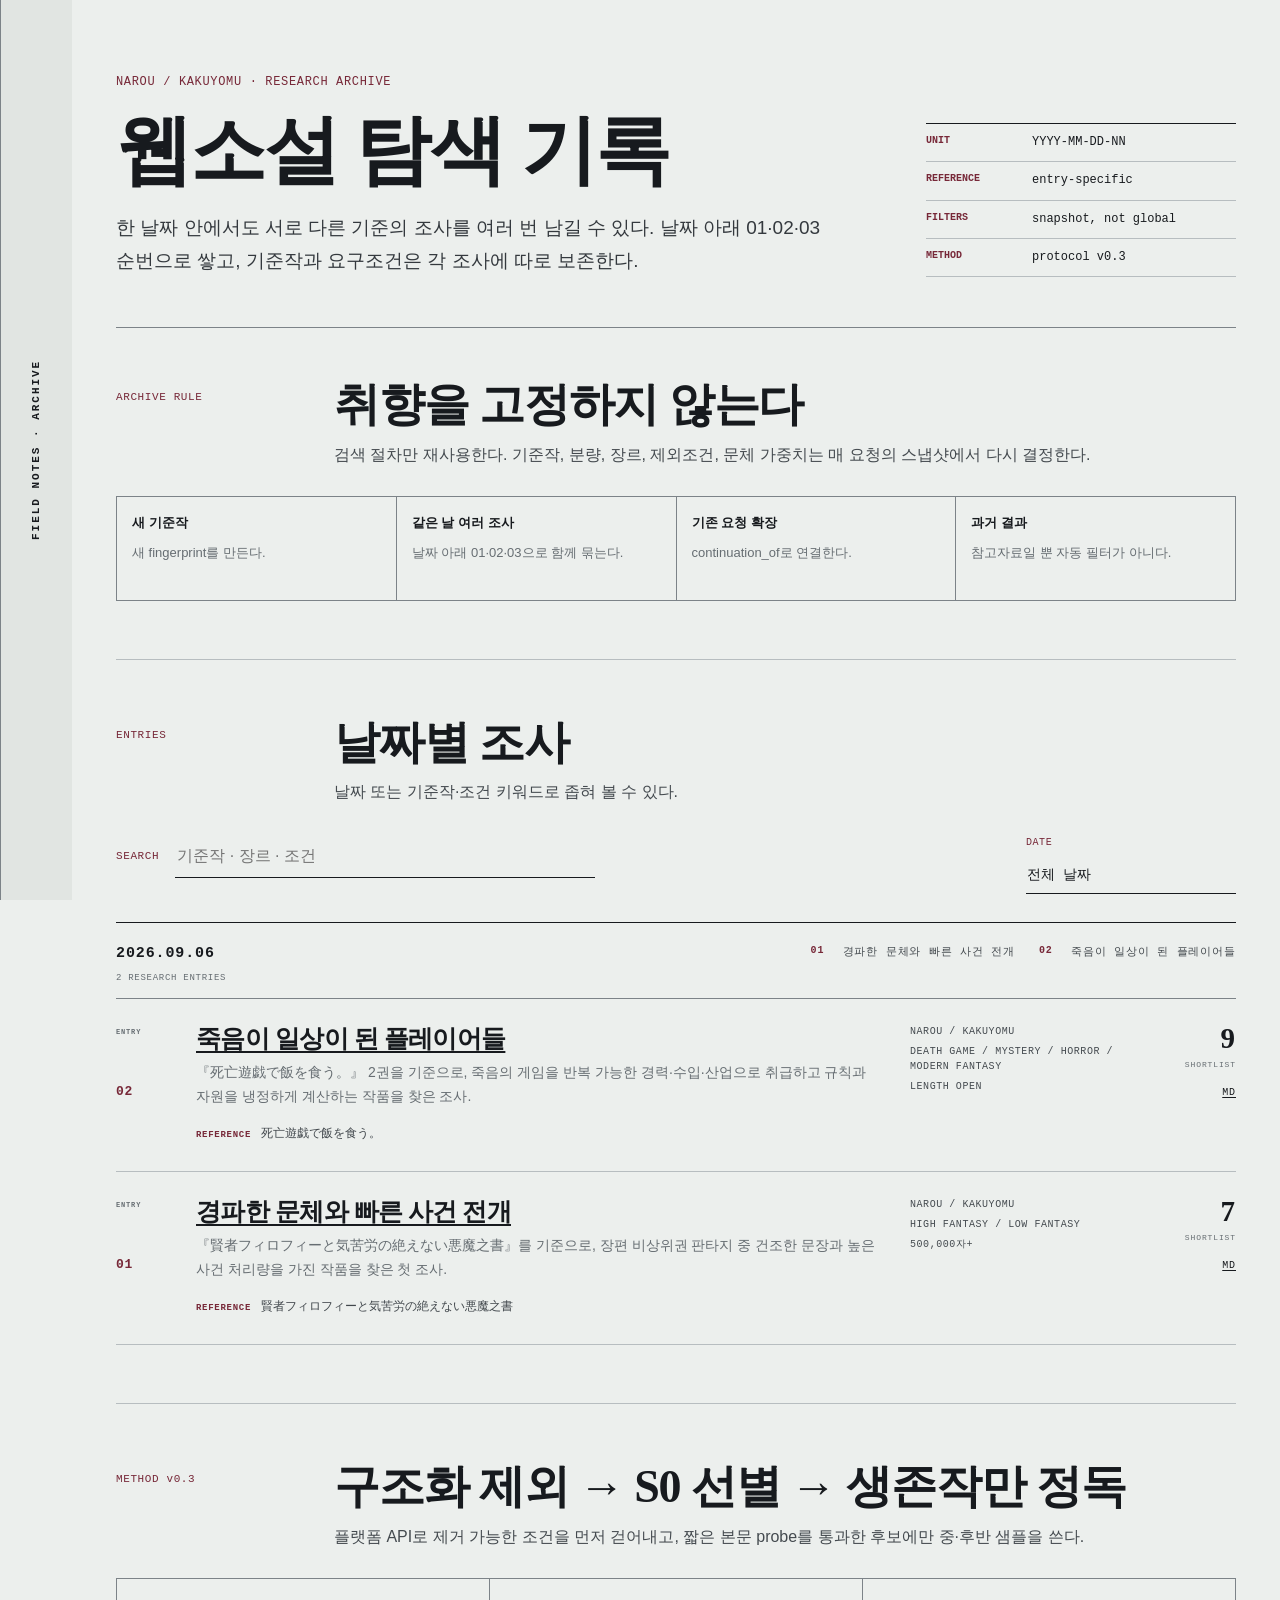
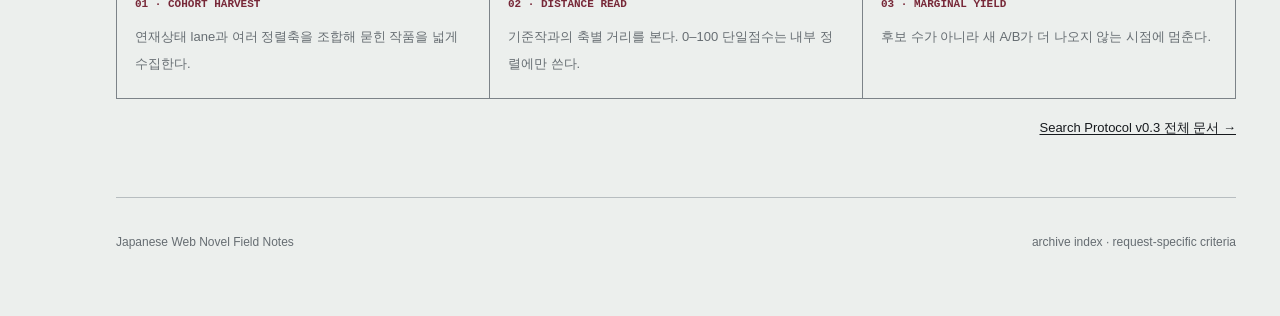
==== commit 3cff0d2c: "feat: add same-day archive navigation and death-game field note" ====
--- a/index.html
+++ b/index.html
@@ -15,7 +15,7 @@
       <div class="archive-hero-grid">
         <div>
           <h1>웹소설 탐색 기록</h1>
-          <p class="deck">기준작과 요구조건이 달라질 때마다 조사본을 새로 만든다. 이전 기준은 덮어쓰지 않고 날짜별로 남긴다.</p>
+          <p class="deck">한 날짜 안에서도 서로 다른 기준의 조사를 여러 번 남길 수 있다. 날짜 아래 01·02·03 순번으로 쌓고, 기준작과 요구조건은 각 조사에 따로 보존한다.</p>
         </div>
         <dl class="archive-principle">
           <div><dt>UNIT</dt><dd>YYYY-MM-DD-NN</dd></div>
@@ -36,7 +36,7 @@
       </header>
       <div class="archive-facts">
         <div><b>새 기준작</b><span>새 fingerprint를 만든다.</span></div>
-        <div><b>같은 날 추가 요청</b><span>sequence를 하나 올린다.</span></div>
+        <div><b>같은 날 여러 조사</b><span>날짜 아래 01·02·03으로 함께 묶는다.</span></div>
         <div><b>기존 요청 확장</b><span>continuation_of로 연결한다.</span></div>
         <div><b>과거 결과</b><span>참고자료일 뿐 자동 필터가 아니다.</span></div>
       </div>
--- a/styles.css
+++ b/styles.css
@@ -63,11 +63,19 @@
 .date-filter span { font-size: 10px; color: var(--accent); }
 .date-filter select { appearance: none; width: 100%; border: 0; border-bottom: 1px solid var(--ink); border-radius: 0; background: transparent; padding: 8px 1px; font: 14px/1.4 ui-monospace, SFMono-Regular, Menlo, monospace; color: var(--ink); }
 .archive-list { border-top: 1px solid var(--ink); }
-.archive-day > header { display: flex; justify-content: space-between; align-items: baseline; padding: 18px 0 8px; border-bottom: 1px solid var(--dark); }
-.archive-day > header time { font-size: 15px; font-weight: 700; }
-.archive-day > header span { font-size: 10px; color: var(--muted); text-transform: uppercase; }
+.archive-day { padding: 0; border-bottom: 0; }
+.archive-day-head { display: grid; grid-template-columns: 180px minmax(0, 1fr); gap: 28px; align-items: start; padding: 18px 0 12px; border-bottom: 1px solid var(--dark); }
+.day-date { display: grid; gap: 4px; }
+.day-date time { font-size: 15px; font-weight: 700; }
+.day-date > span { font-size: 9px; color: var(--muted); letter-spacing: .08em; }
+.day-entry-nav { display: flex; flex-wrap: wrap; gap: 0 24px; justify-content: flex-end; }
+.day-entry-nav a { display: grid; grid-template-columns: 24px minmax(0, auto); gap: 8px; max-width: 300px; padding: 2px 0 6px; border-bottom: 1px solid transparent; text-decoration: none; }
+.day-entry-nav a:hover { border-bottom-color: var(--accent); }
+.day-entry-nav b { color: var(--accent); font: 700 10px/1.6 ui-monospace, SFMono-Regular, Menlo, monospace; }
+.day-entry-nav span { overflow: hidden; text-overflow: ellipsis; white-space: nowrap; color: #42484d; font-size: 11px; }
 .archive-entry { display: grid; grid-template-columns: 58px minmax(0, 1fr) 210px 94px; gap: 22px; padding: 25px 0 28px; border-bottom: 1px solid var(--rule); }
-.entry-id { color: var(--accent); font-size: 12px; font-weight: 700; padding-top: 5px; }
+.entry-id { display: grid; gap: 2px; color: var(--accent); font-size: 13px; font-weight: 700; padding-top: 3px; }
+.entry-id span { color: var(--muted); font-size: 7px; letter-spacing: .12em; }
 .entry-main h3 { margin: 0 0 7px; font-size: 25px; line-height: 1.2; }
 .entry-main p { margin: 0; max-width: 680px; color: var(--muted); font-size: 14px; }
 .entry-reference { margin-top: 14px; font-size: 12px; color: #41474c; }
@@ -86,7 +94,11 @@
 .protocol-link { margin: 18px 0 0; text-align: right; font-size: 13px; }
 
 /* Shared entry layout */
-.entry-nav { display: flex; justify-content: space-between; padding-top: 22px; font: 11px/1.4 ui-monospace, SFMono-Regular, Menlo, monospace; }
+.entry-nav { display: grid; grid-template-columns: 1fr auto 1fr; gap: 20px; align-items: center; padding-top: 22px; font: 11px/1.4 ui-monospace, SFMono-Regular, Menlo, monospace; }
+.entry-nav > a:last-child { justify-self: end; }
+.entry-siblings { display: flex; gap: 4px; align-items: center; }
+.entry-siblings a, .entry-siblings b { min-width: 30px; padding: 5px 7px; border-bottom: 1px solid var(--rule); text-align: center; text-decoration: none; font-weight: 700; }
+.entry-siblings b { border-bottom-color: var(--accent); color: var(--accent); }
 .hero { padding: 52px 0 56px; border-bottom: 1px solid var(--dark); }
 .hero-grid { display: grid; grid-template-columns: 1fr 280px; gap: 48px; align-items: end; }
 .hero h1 { font-size: clamp(46px, 6.5vw, 82px); line-height: .99; margin: 0; }
@@ -142,6 +154,8 @@
   .wrap { width: calc(100% - 34px); }
   .archive-hero-grid, .hero-grid, .reference-grid, .method-grid { grid-template-columns: 1fr; }
   .archive-facts { grid-template-columns: repeat(2, 1fr); }
+  .archive-day-head { grid-template-columns: 1fr; gap: 10px; }
+  .day-entry-nav { justify-content: flex-start; }
   .archive-entry { grid-template-columns: 46px 1fr 96px; }
   .entry-meta { grid-column: 2; }
   .entry-count { grid-column: 3; grid-row: 1 / span 2; }
@@ -165,7 +179,11 @@
   .entry-count { display: flex; align-items: baseline; gap: 8px; }
   .entry-count b { font-size: 22px; }
   .entry-count a { margin: 0 0 0 auto; }
-  .archive-day > header { padding-top: 22px; }
+  .archive-day-head { padding-top: 22px; }
+  .day-entry-nav { display: grid; grid-template-columns: 1fr; gap: 0; }
+  .day-entry-nav a { max-width: none; grid-template-columns: 28px 1fr; }
+  .entry-nav { grid-template-columns: 1fr auto; }
+  .entry-siblings { grid-row: 2; grid-column: 1 / -1; justify-self: center; }
   footer { display: block; }
   footer span { display: block; margin-bottom: 5px; }
 }
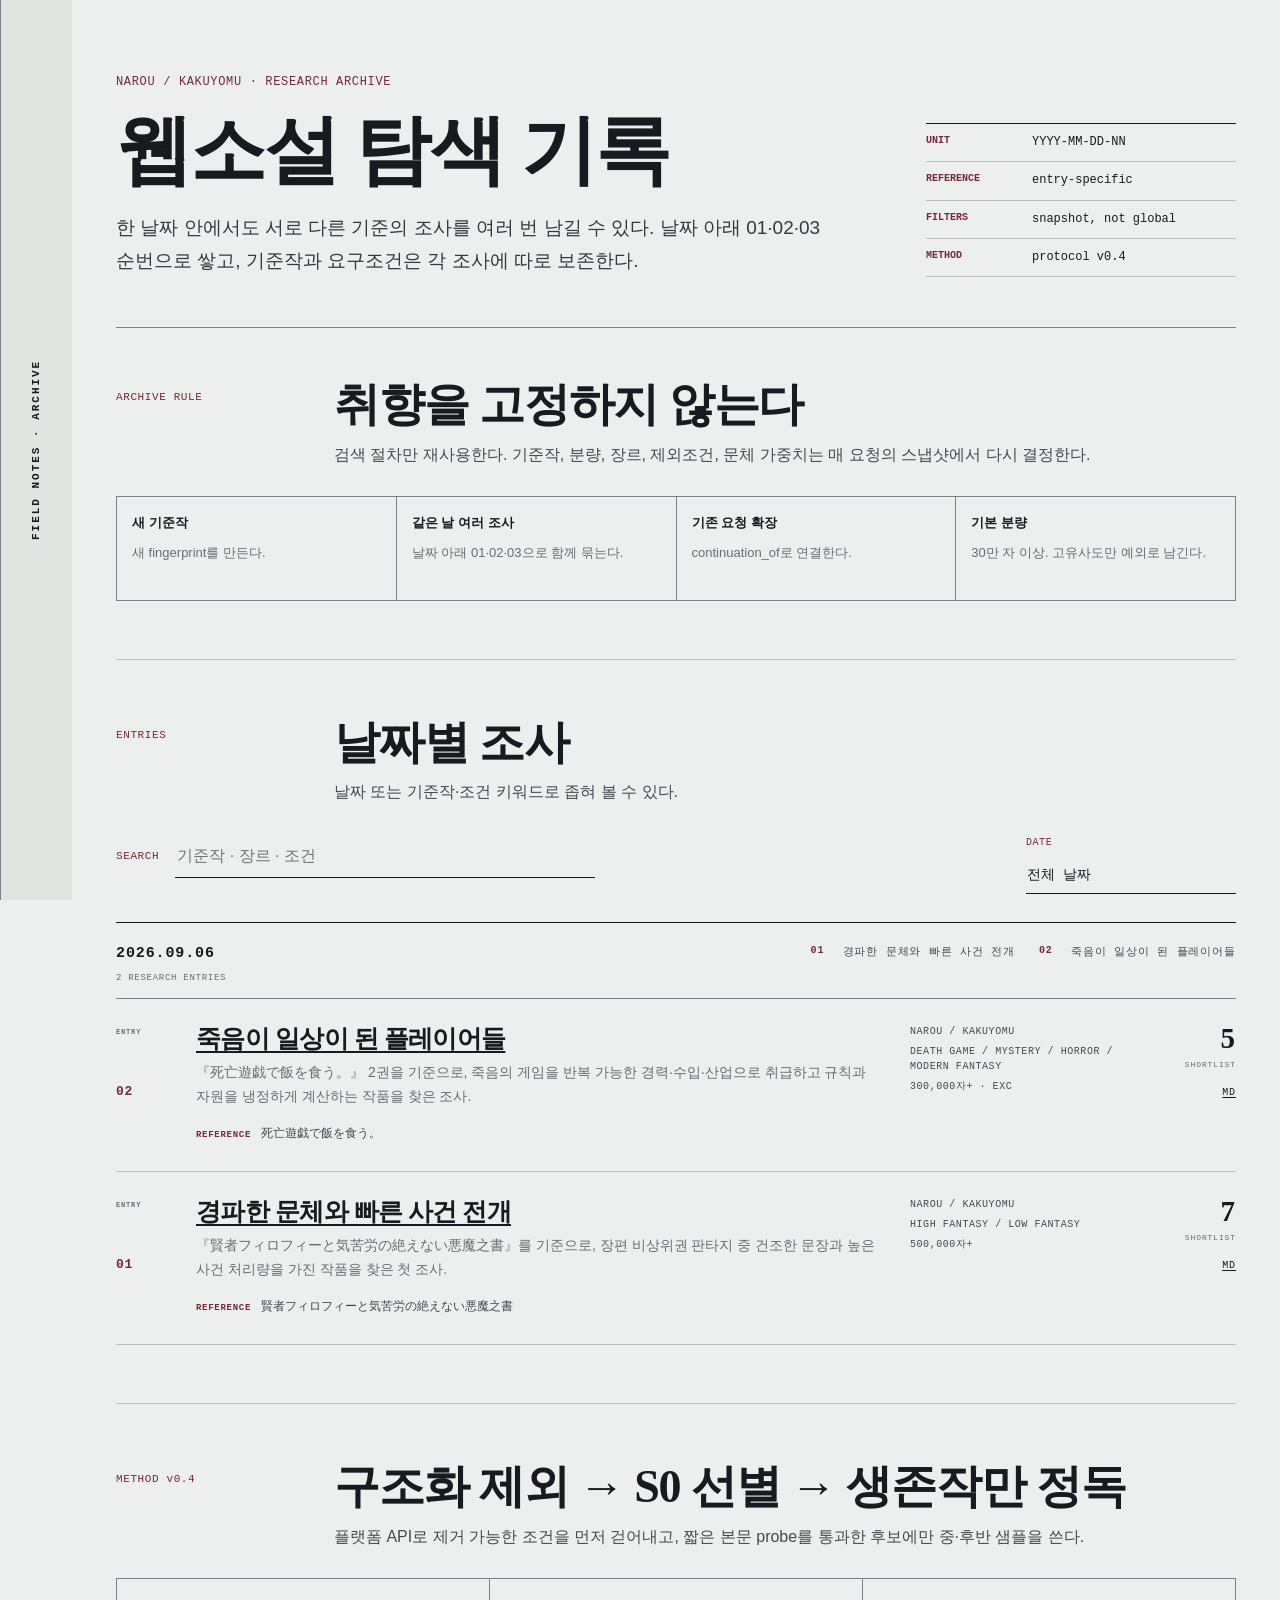
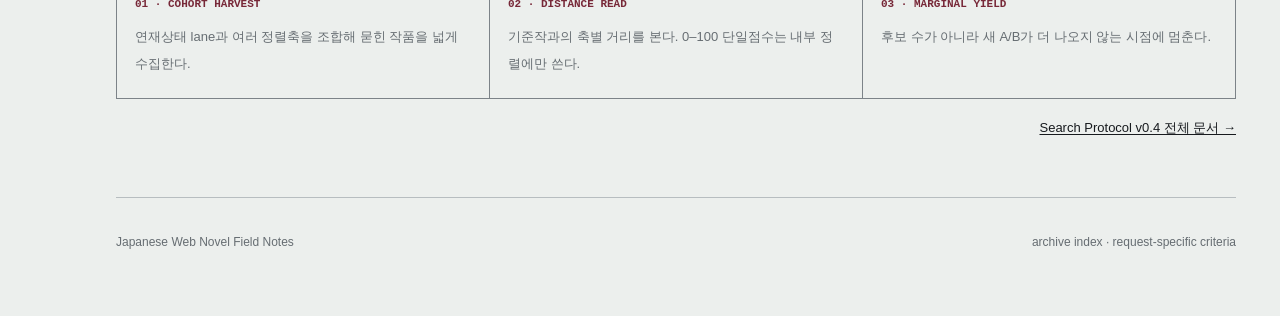
==== commit 41dad0d8: "feat: default searches to 300k chars with fit exceptions" ====
--- a/index.html
+++ b/index.html
@@ -21,7 +21,7 @@
           <div><dt>UNIT</dt><dd>YYYY-MM-DD-NN</dd></div>
           <div><dt>REFERENCE</dt><dd>entry-specific</dd></div>
           <div><dt>FILTERS</dt><dd>snapshot, not global</dd></div>
-          <div><dt>METHOD</dt><dd>protocol v0.3</dd></div>
+          <div><dt>METHOD</dt><dd>protocol v0.4</dd></div>
         </dl>
       </div>
     </header>
@@ -38,7 +38,7 @@
         <div><b>새 기준작</b><span>새 fingerprint를 만든다.</span></div>
         <div><b>같은 날 여러 조사</b><span>날짜 아래 01·02·03으로 함께 묶는다.</span></div>
         <div><b>기존 요청 확장</b><span>continuation_of로 연결한다.</span></div>
-        <div><b>과거 결과</b><span>참고자료일 뿐 자동 필터가 아니다.</span></div>
+        <div><b>기본 분량</b><span>30만 자 이상. 고유사도만 예외로 남긴다.</span></div>
       </div>
     </section>
 
@@ -69,7 +69,7 @@
 
     <section class="wrap protocol-preview">
       <header class="section-head">
-        <span>METHOD v0.3</span>
+        <span>METHOD v0.4</span>
         <div>
           <h2>구조화 제외 → S0 선별 → 생존작만 정독</h2>
           <p>플랫폼 API로 제거 가능한 조건을 먼저 걷어내고, 짧은 본문 probe를 통과한 후보에만 중·후반 샘플을 쓴다.</p>
@@ -80,7 +80,7 @@
         <div><b>02 · distance read</b><span>기준작과의 축별 거리를 본다. 0–100 단일점수는 내부 정렬에만 쓴다.</span></div>
         <div><b>03 · marginal yield</b><span>후보 수가 아니라 새 A/B가 더 나오지 않는 시점에 멈춘다.</span></div>
       </div>
-      <p class="protocol-link"><a href="docs/search-protocol.md">Search Protocol v0.3 전체 문서 →</a></p>
+      <p class="protocol-link"><a href="docs/search-protocol.md">Search Protocol v0.4 전체 문서 →</a></p>
     </section>
 
     <footer class="wrap">
--- a/styles.css
+++ b/styles.css
@@ -123,6 +123,7 @@
 .search span { font-size: 11px; color: var(--accent); }
 .search input { width: min(420px, 100%); border: 0; border-bottom: 1px solid var(--ink); background: transparent; border-radius: 0; padding: 8px 2px; font: inherit; }
 .list { border-top: 1px solid var(--ink); }
+.list-divider { padding: 10px 0 9px 72px; border-bottom: 1px solid var(--dark); font: 700 10px/1.4 ui-monospace, SFMono-Regular, Menlo, monospace; letter-spacing: .08em; color: var(--accent); }
 .list article { display: grid; grid-template-columns: 72px minmax(260px, 1.1fr) minmax(175px, .7fr) 210px; gap: 20px; padding: 24px 0; border-bottom: 1px solid var(--rule); }
 .rank { font: 700 13px/1 ui-monospace, SFMono-Regular, Menlo, monospace; color: var(--accent); padding-top: 4px; }
 .list h3 { font-size: 23px; line-height: 1.22; margin: 0 0 7px; }
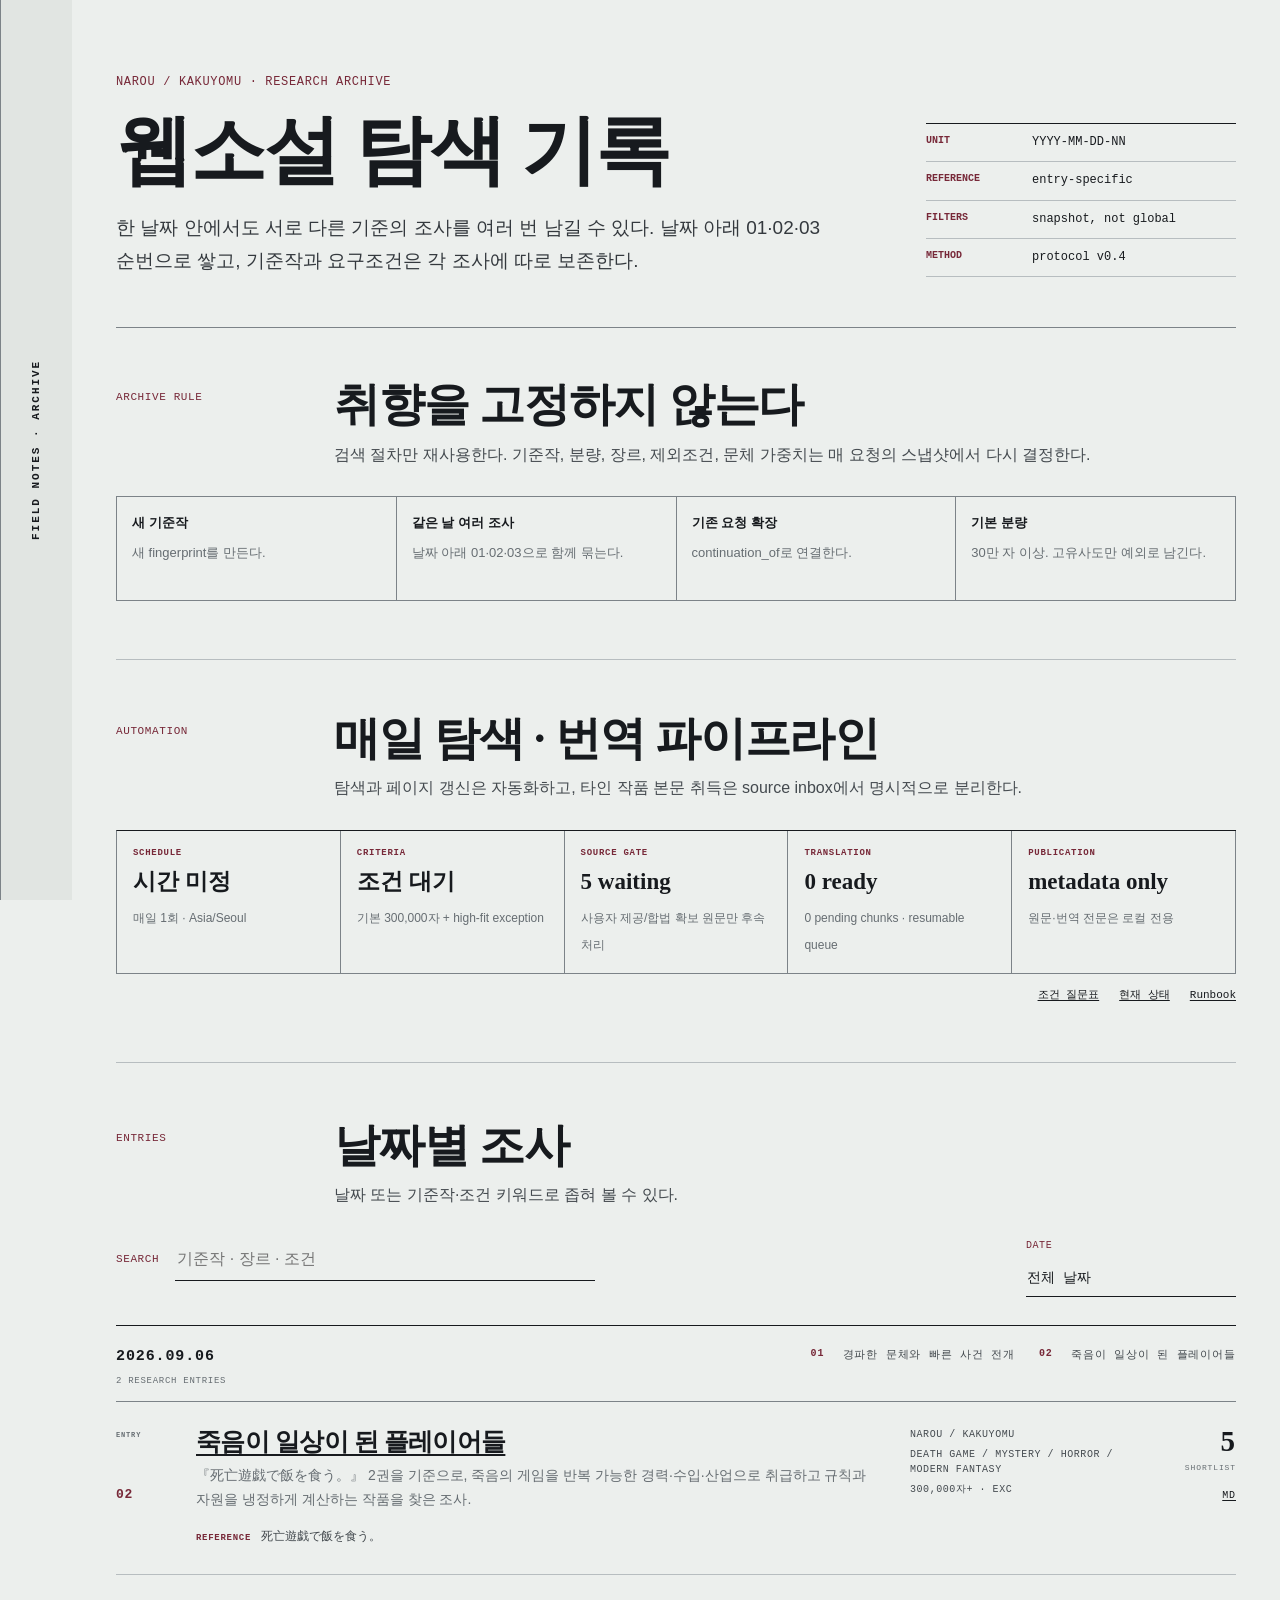
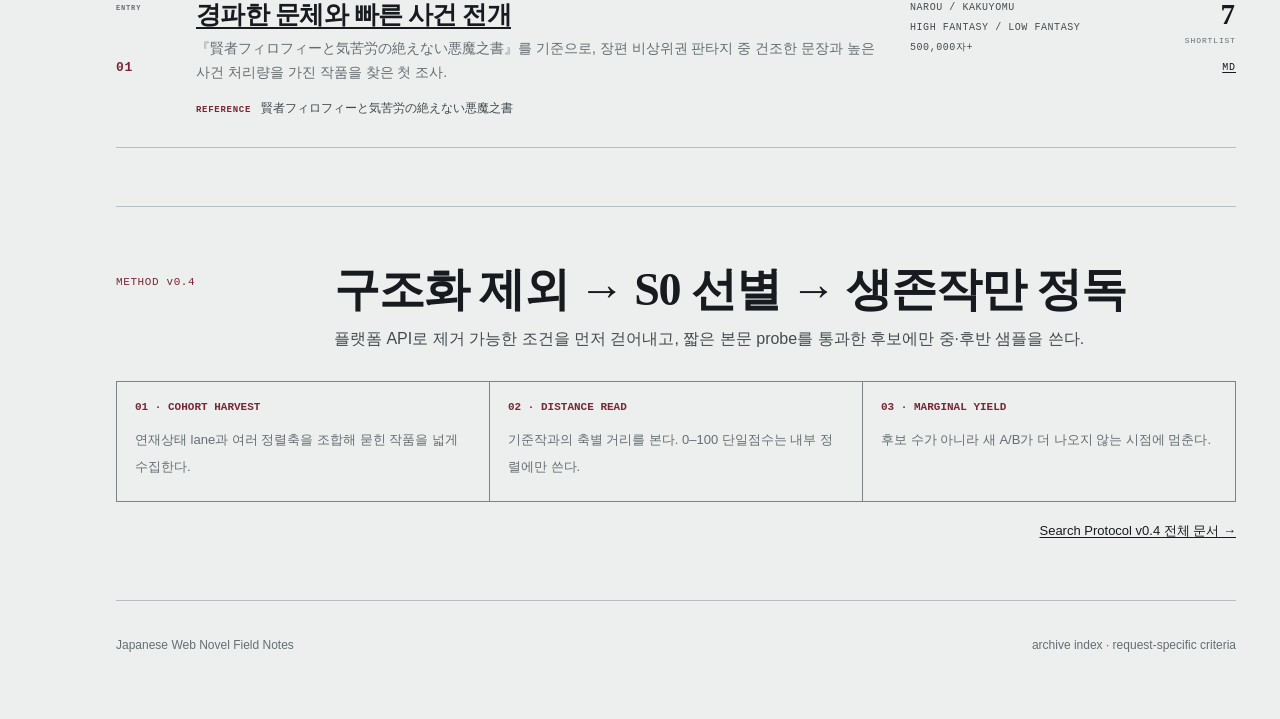
==== commit 3e70f063: "feat: add daily discovery and resumable translation pipeline" ====
--- a/index.html
+++ b/index.html
@@ -39,6 +39,24 @@
         <div><b>같은 날 여러 조사</b><span>날짜 아래 01·02·03으로 함께 묶는다.</span></div>
         <div><b>기존 요청 확장</b><span>continuation_of로 연결한다.</span></div>
         <div><b>기본 분량</b><span>30만 자 이상. 고유사도만 예외로 남긴다.</span></div>
+      </div>
+    </section>
+
+    <section class="wrap automation-panel" id="automation-status-section">
+      <header class="section-head">
+        <span>AUTOMATION</span>
+        <div>
+          <h2>매일 탐색 · 번역 파이프라인</h2>
+          <p>탐색과 페이지 갱신은 자동화하고, 타인 작품 본문 취득은 source inbox에서 명시적으로 분리한다.</p>
+        </div>
+      </header>
+      <div id="automation-status" class="automation-status" aria-live="polite">
+        <div class="archive-state">자동화 상태를 불러오는 중.</div>
+      </div>
+      <div class="automation-links">
+        <a href="docs/automation-questionnaire.md">조건 질문표</a>
+        <a href="docs/current-status.md">현재 상태</a>
+        <a href="docs/automation-runbook.md">Runbook</a>
       </div>
     </section>
 
--- a/styles.css
+++ b/styles.css
@@ -192,3 +192,10 @@
 @media (prefers-reduced-motion: reduce) {
   html { scroll-behavior: auto; }
 }
+
+/* Automation status */
+.automation-panel{padding-top:54px}.automation-status{display:grid;grid-template-columns:repeat(5,minmax(0,1fr));border-top:1px solid var(--ink);border-left:1px solid var(--dark)}
+.automation-stat{min-height:128px;padding:16px;border-right:1px solid var(--dark);border-bottom:1px solid var(--dark)}
+.automation-stat span{display:block;font:700 9px/1.4 ui-monospace,SFMono-Regular,Menlo,monospace;letter-spacing:.08em;color:var(--accent);text-transform:uppercase}.automation-stat b{display:block;margin:11px 0 8px;font-family:Iowan Old Style,"Times New Roman",serif;font-size:23px;line-height:1.08}.automation-stat small{font-family:inherit;letter-spacing:0;color:var(--muted);font-size:12px;line-height:1.45}.automation-links{display:flex;justify-content:flex-end;gap:20px;padding-top:14px;font:11px/1.4 ui-monospace,SFMono-Regular,Menlo,monospace}.automation-links a{text-decoration-thickness:1px}
+@media(max-width:900px){.automation-status{grid-template-columns:repeat(2,1fr)}}
+@media(max-width:620px){.automation-status{grid-template-columns:1fr}.automation-links{justify-content:flex-start;flex-wrap:wrap}}
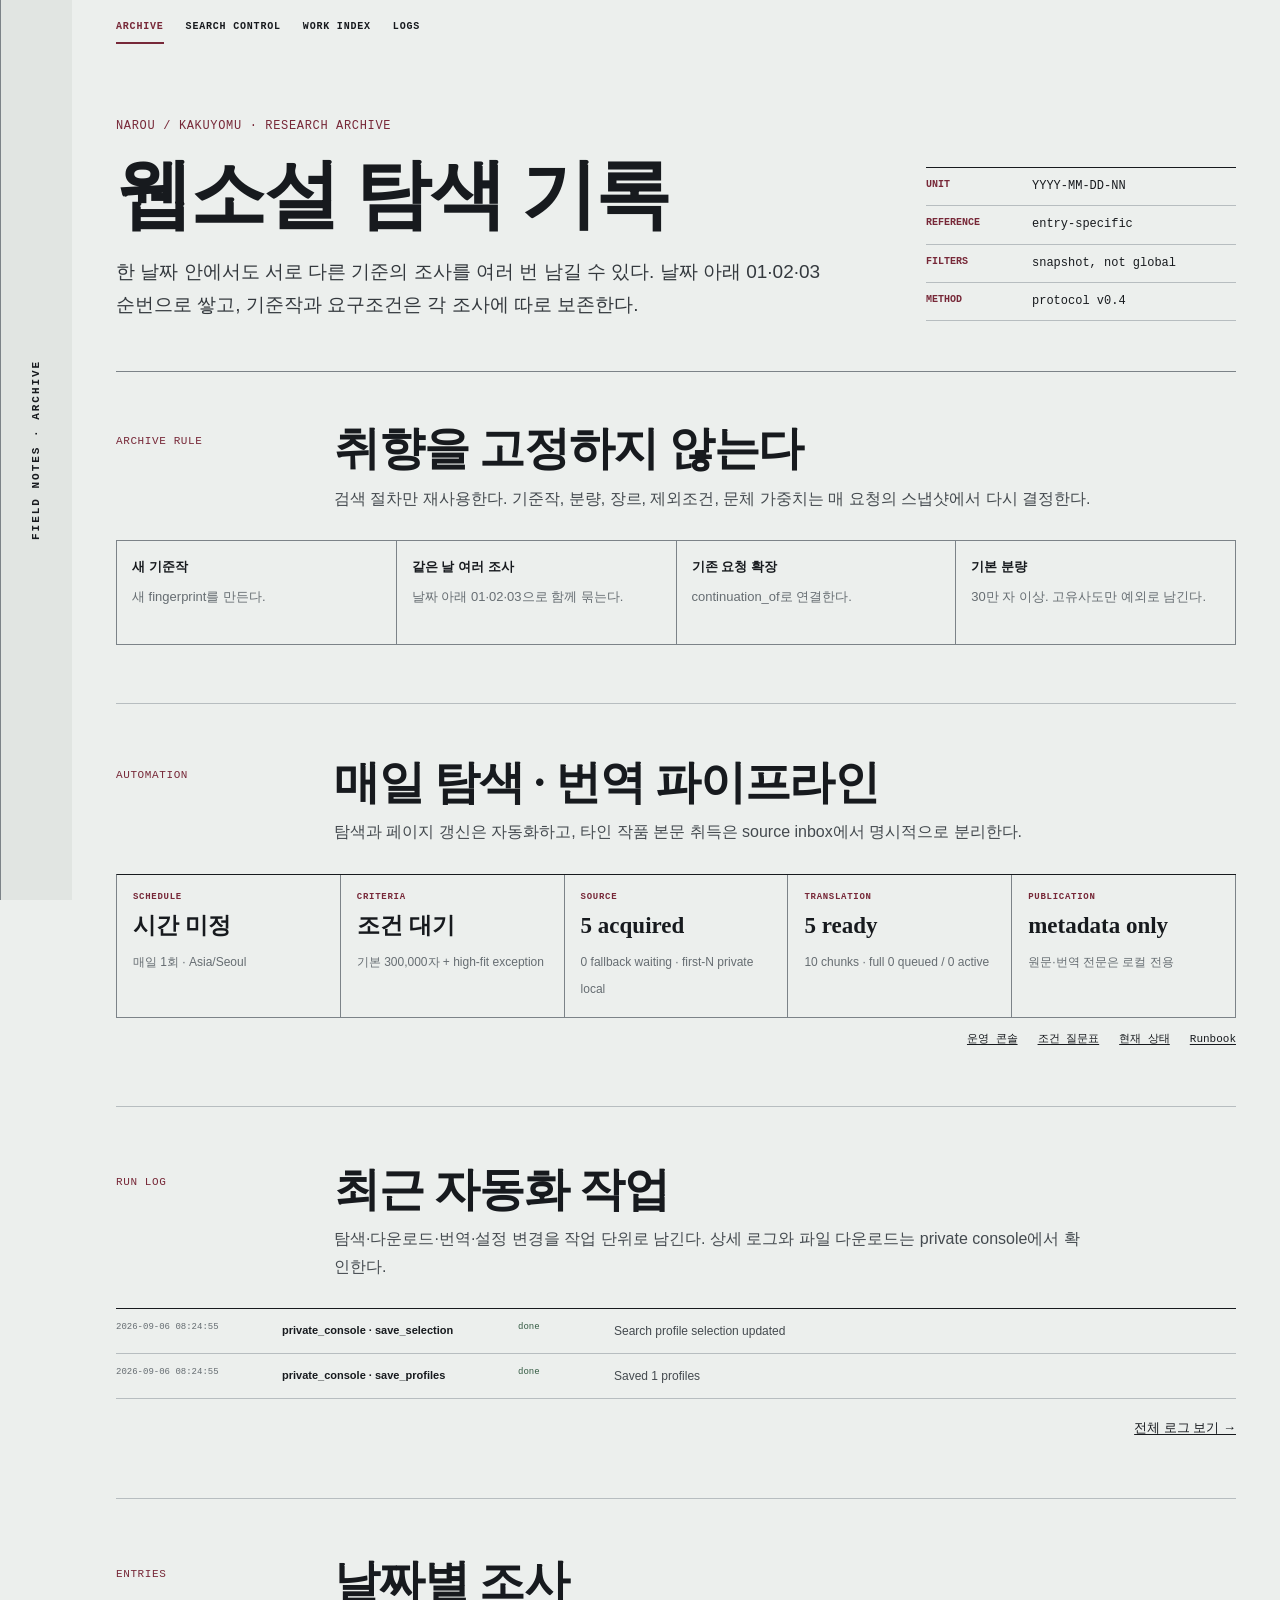
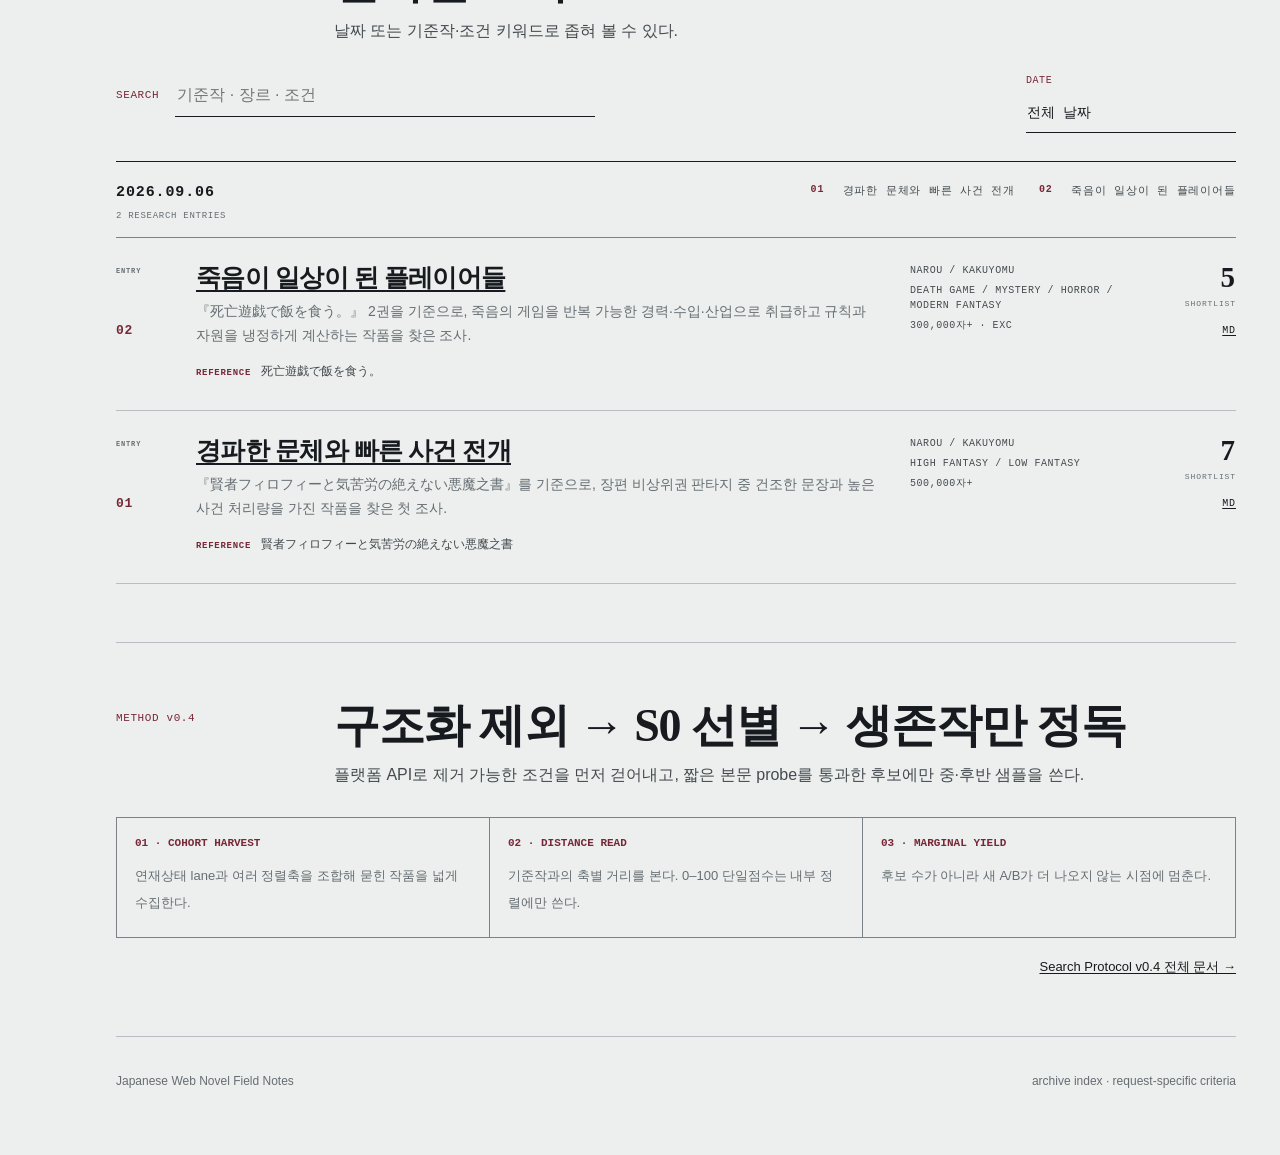
==== commit d506a022: "Add searchable automation console and full translation lane" ====
--- a/index.html
+++ b/index.html
@@ -10,6 +10,12 @@
 <body class="archive-page">
   <aside class="rail">FIELD NOTES · ARCHIVE</aside>
   <main>
+    <nav class="wrap top-tabs" aria-label="fieldnotes navigation">
+      <a class="active" href="index.html">ARCHIVE</a>
+      <a href="console.html#profiles">SEARCH CONTROL</a>
+      <a href="console.html#works">WORK INDEX</a>
+      <a href="console.html#logs">LOGS</a>
+    </nav>
     <header class="archive-hero wrap">
       <p class="kicker">NAROU / KAKUYOMU · RESEARCH ARCHIVE</p>
       <div class="archive-hero-grid">
@@ -54,10 +60,23 @@
         <div class="archive-state">자동화 상태를 불러오는 중.</div>
       </div>
       <div class="automation-links">
+        <a href="console.html">운영 콘솔</a>
         <a href="docs/automation-questionnaire.md">조건 질문표</a>
         <a href="docs/current-status.md">현재 상태</a>
         <a href="docs/automation-runbook.md">Runbook</a>
       </div>
+    </section>
+
+    <section class="wrap" id="automation-log-section">
+      <header class="section-head">
+        <span>RUN LOG</span>
+        <div>
+          <h2>최근 자동화 작업</h2>
+          <p>탐색·다운로드·번역·설정 변경을 작업 단위로 남긴다. 상세 로그와 파일 다운로드는 private console에서 확인한다.</p>
+        </div>
+      </header>
+      <div id="automation-log-list" class="log-list"><div class="archive-state">로그를 불러오는 중.</div></div>
+      <p class="protocol-link"><a href="console.html#logs">전체 로그 보기 →</a></p>
     </section>
 
     <section class="wrap" id="research-archive">
--- a/styles.css
+++ b/styles.css
@@ -199,3 +199,13 @@
 .automation-stat span{display:block;font:700 9px/1.4 ui-monospace,SFMono-Regular,Menlo,monospace;letter-spacing:.08em;color:var(--accent);text-transform:uppercase}.automation-stat b{display:block;margin:11px 0 8px;font-family:Iowan Old Style,"Times New Roman",serif;font-size:23px;line-height:1.08}.automation-stat small{font-family:inherit;letter-spacing:0;color:var(--muted);font-size:12px;line-height:1.45}.automation-links{display:flex;justify-content:flex-end;gap:20px;padding-top:14px;font:11px/1.4 ui-monospace,SFMono-Regular,Menlo,monospace}.automation-links a{text-decoration-thickness:1px}
 @media(max-width:900px){.automation-status{grid-template-columns:repeat(2,1fr)}}
 @media(max-width:620px){.automation-status{grid-template-columns:1fr}.automation-links{justify-content:flex-start;flex-wrap:wrap}}
+
+/* Control console */
+.top-tabs{display:flex;gap:22px;padding-top:20px;font:700 10px/1.4 ui-monospace,SFMono-Regular,Menlo,monospace;letter-spacing:.08em}.top-tabs a{text-decoration:none;padding-bottom:8px;border-bottom:2px solid transparent}.top-tabs a.active{color:var(--accent);border-bottom-color:var(--accent)}
+.control-hero{padding-top:46px}.control-tabs{display:flex;gap:0;border-bottom:1px solid var(--dark);padding-top:24px;position:sticky;top:0;background:var(--paper);z-index:5}.control-tabs button{appearance:none;border:0;border-right:1px solid var(--rule);border-radius:0;background:transparent;padding:13px 17px;font:700 11px/1 ui-monospace,SFMono-Regular,Menlo,monospace;color:var(--muted);cursor:pointer}.control-tabs button.active{background:var(--ink);color:var(--sheet)}.control-section{display:none}.control-section.active{display:block}
+.selection-bar,.queue-toolbar{display:grid;grid-template-columns:220px 120px 1fr;gap:18px;align-items:end;padding:16px 0 24px;border-top:1px solid var(--dark)}.selection-bar label,.profile-grid label{display:grid;gap:6px}.selection-bar span,.profile-grid label>span{font:700 9px/1.4 ui-monospace,SFMono-Regular,Menlo,monospace;color:var(--accent);letter-spacing:.06em}.selection-bar input,.selection-bar select,.profile-grid input,.profile-grid textarea,.profile-grid select{width:100%;border:0;border-bottom:1px solid var(--ink);border-radius:0;background:transparent;padding:8px 2px;font:14px/1.45 -apple-system,BlinkMacSystemFont,"Apple SD Gothic Neo",sans-serif;color:var(--ink)}.profile-grid textarea{min-height:78px;resize:vertical}
+.control-button{appearance:none;border:1px solid var(--ink);border-radius:0;background:var(--ink);color:white;padding:10px 14px;font:700 11px/1 ui-monospace,SFMono-Regular,Menlo,monospace;cursor:pointer}.control-button.secondary{background:transparent;color:var(--ink)}.control-button.compact{padding:8px 10px;font-size:9px}.control-button:disabled{opacity:.35;cursor:not-allowed}.control-actions{display:flex;justify-content:flex-end;gap:10px;padding-top:18px}.profile-list{border-top:1px solid var(--ink)}.profile-card{padding:22px 0;border-bottom:1px solid var(--rule)}.profile-card>header{display:grid;grid-template-columns:120px 1fr 100px;gap:18px;align-items:center;margin-bottom:18px}.profile-select,.toggle{display:flex;align-items:center;gap:8px;font:700 9px/1 ui-monospace,SFMono-Regular,Menlo,monospace;color:var(--accent)}.profile-name{border:0;background:transparent;font:600 22px/1.25 Iowan Old Style,"Times New Roman",serif;border-bottom:1px solid var(--rule);padding:5px 0}.profile-grid{display:grid;grid-template-columns:repeat(4,1fr);gap:18px 24px}.profile-grid .wide{grid-column:span 2}.text-button{border:0;background:none;padding:8px 0;text-decoration:underline;cursor:pointer;font-size:11px}.text-button.danger{color:var(--accent)}
+.work-index-list,.full-queue-list,.artifact-list,.log-list{border-top:1px solid var(--ink)}.work-index-row,.queue-row,.artifact-row{display:grid;grid-template-columns:1fr 220px;gap:24px;padding:18px 0;border-bottom:1px solid var(--rule);align-items:center}.work-index-row small,.queue-row small,.artifact-row small{font:700 9px/1.4 ui-monospace,SFMono-Regular,Menlo,monospace;color:var(--accent);letter-spacing:.06em}.work-index-row h3,.queue-row h3,.artifact-row h3{margin:3px 0 5px;font-size:22px}.work-index-row p,.queue-row p,.artifact-row p{margin:0;color:var(--muted);font-size:12px}.work-actions,.artifact-links{display:flex;gap:10px;justify-content:flex-end;align-items:center;flex-wrap:wrap}.artifact-links a,.artifact-links span{font:10px/1.4 ui-monospace,SFMono-Regular,Menlo,monospace}.status-badge{font:700 9px/1 ui-monospace,SFMono-Regular,Menlo,monospace;color:var(--accent)}.queue-progress{justify-self:end;text-align:right}.queue-progress b{display:block;font:30px/1 Iowan Old Style,"Times New Roman",serif}.queue-progress span,.index-count{font:9px/1.4 ui-monospace,SFMono-Regular,Menlo,monospace;color:var(--muted)}
+.log-row{display:grid;grid-template-columns:150px 220px 80px 1fr;gap:16px;padding:12px 0;border-bottom:1px solid var(--rule);align-items:start}.log-row time,.log-row small,.log-row span{font:9px/1.45 ui-monospace,SFMono-Regular,Menlo,monospace;color:var(--muted)}.log-row b{font-size:11px}.log-row p{margin:0;font-size:12px;color:#444a4f}.log-row.error span{color:var(--accent);font-weight:700}.log-row.done span{color:#345b43}.control-toast{position:fixed;right:24px;bottom:24px;max-width:360px;background:var(--ink);color:white;padding:12px 16px;font-size:12px;z-index:20;box-shadow:0 6px 24px #0002}.control-toast.error{background:var(--accent)}
+@media(max-width:900px){.profile-grid{grid-template-columns:repeat(2,1fr)}.selection-bar{grid-template-columns:1fr 110px}.selection-bar .control-button{grid-column:1/-1}.log-row{grid-template-columns:110px 1fr 70px}.log-row p{grid-column:2/-1}.work-index-row,.queue-row,.artifact-row{grid-template-columns:1fr 160px}}
+@media(max-width:620px){.top-tabs{overflow-x:auto;white-space:nowrap}.control-tabs{overflow-x:auto}.control-tabs button{white-space:nowrap}.profile-card>header{grid-template-columns:1fr 80px}.profile-select{grid-column:1/-1}.profile-grid{grid-template-columns:1fr}.profile-grid .wide{grid-column:auto}.selection-bar{grid-template-columns:1fr}.work-index-row,.queue-row,.artifact-row{grid-template-columns:1fr}.work-actions,.artifact-links{justify-content:flex-start}.queue-progress{justify-self:start;text-align:left}.log-row{grid-template-columns:1fr 70px}.log-row time{grid-column:1/-1}.log-row p{grid-column:1/-1}}
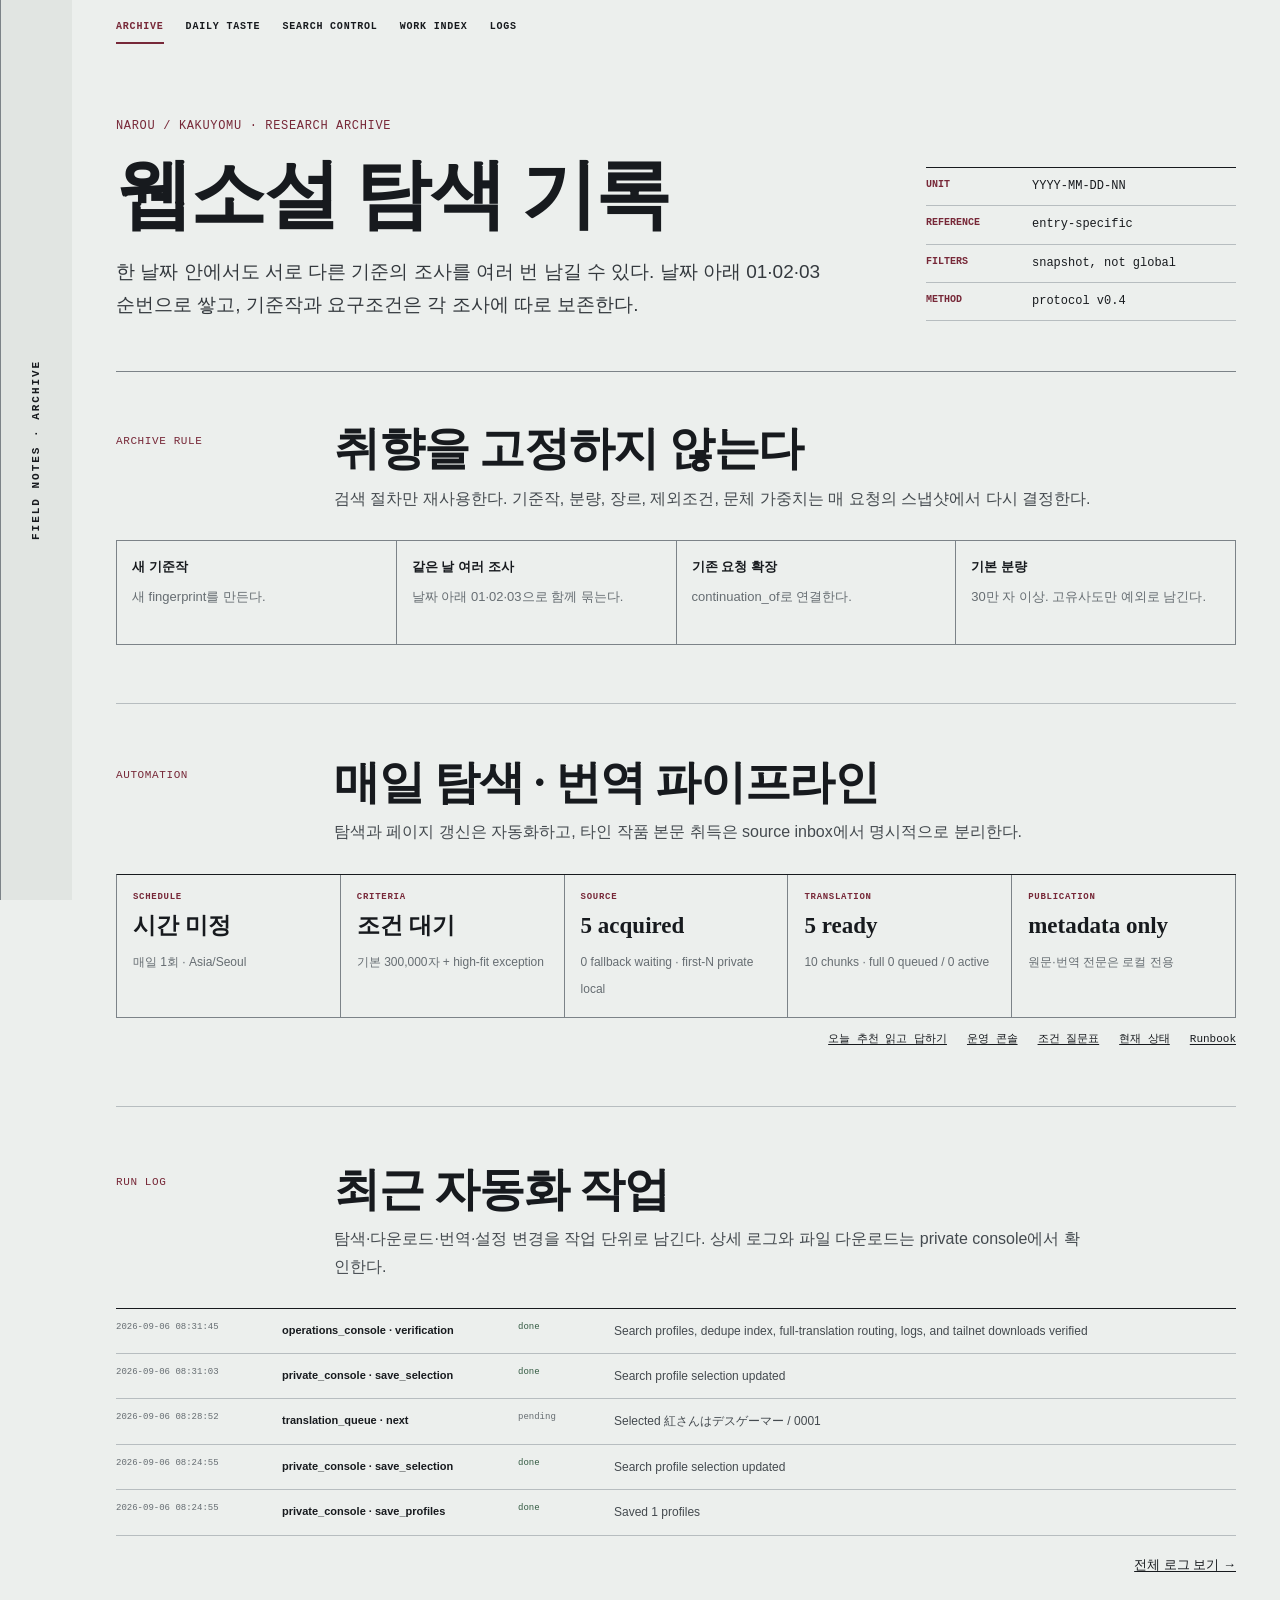
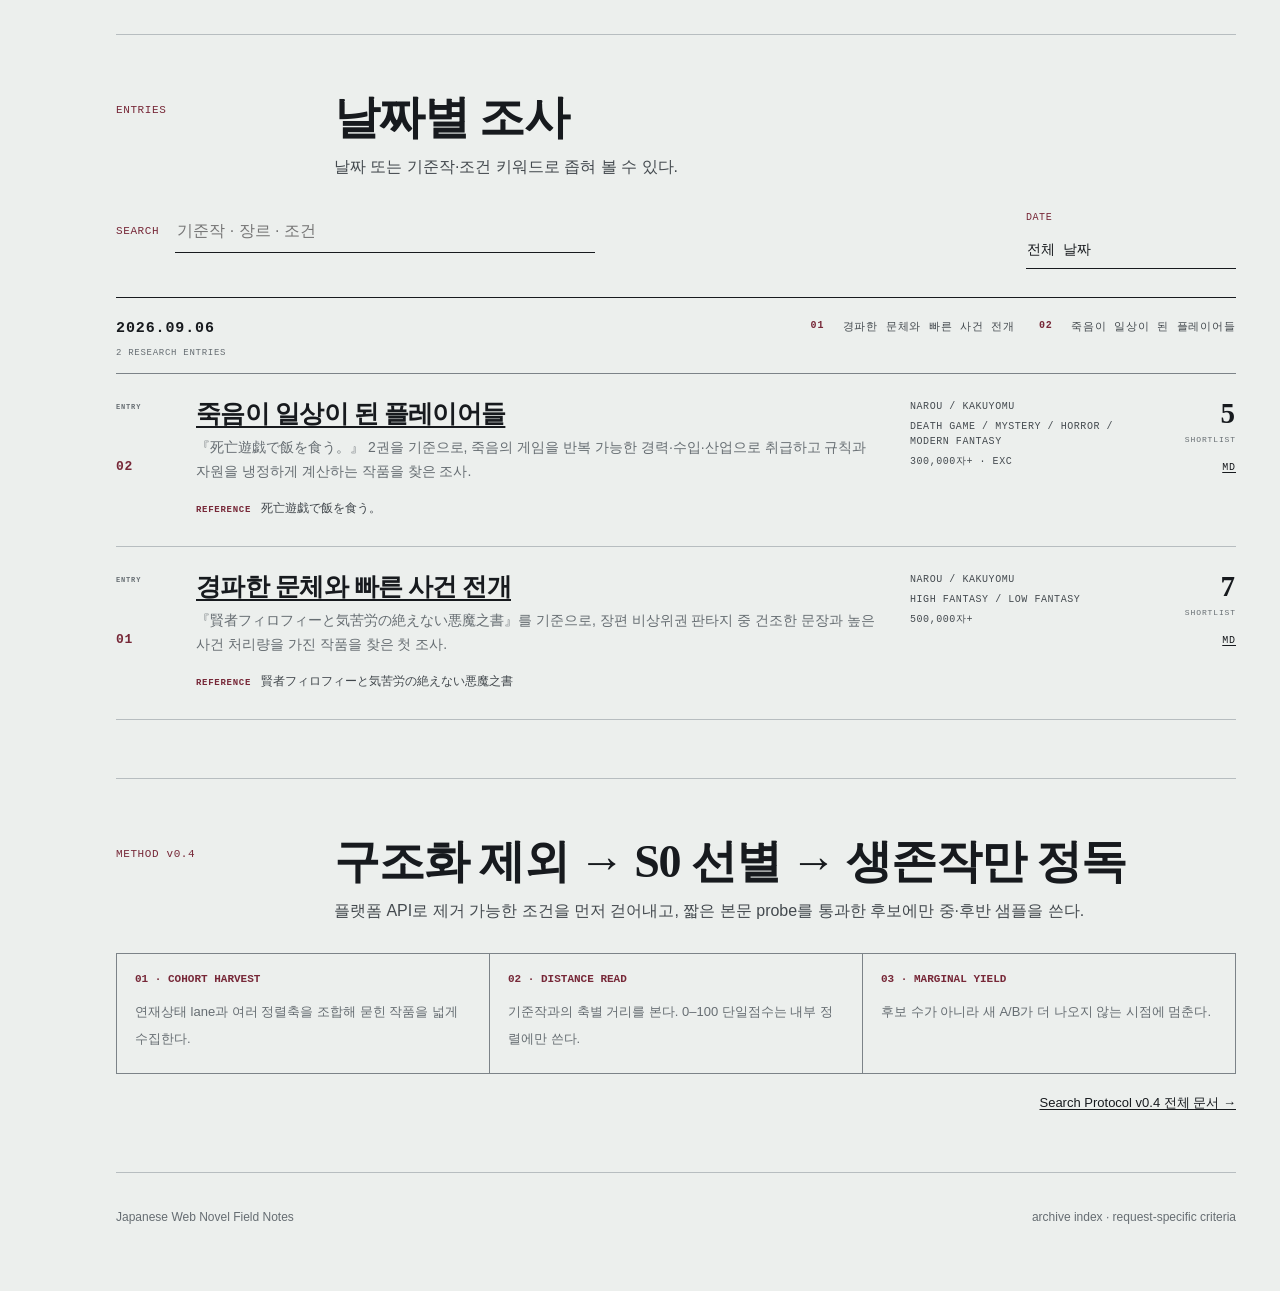
==== commit 7bbadacd: "Add daily taste review workflow" ====
--- a/index.html
+++ b/index.html
@@ -12,6 +12,7 @@
   <main>
     <nav class="wrap top-tabs" aria-label="fieldnotes navigation">
       <a class="active" href="index.html">ARCHIVE</a>
+      <a href="taste.html">DAILY TASTE</a>
       <a href="console.html#profiles">SEARCH CONTROL</a>
       <a href="console.html#works">WORK INDEX</a>
       <a href="console.html#logs">LOGS</a>
@@ -60,6 +61,7 @@
         <div class="archive-state">자동화 상태를 불러오는 중.</div>
       </div>
       <div class="automation-links">
+        <a href="taste.html">오늘 추천 읽고 답하기</a>
         <a href="console.html">운영 콘솔</a>
         <a href="docs/automation-questionnaire.md">조건 질문표</a>
         <a href="docs/current-status.md">현재 상태</a>
--- a/styles.css
+++ b/styles.css
@@ -203,9 +203,30 @@
 /* Control console */
 .top-tabs{display:flex;gap:22px;padding-top:20px;font:700 10px/1.4 ui-monospace,SFMono-Regular,Menlo,monospace;letter-spacing:.08em}.top-tabs a{text-decoration:none;padding-bottom:8px;border-bottom:2px solid transparent}.top-tabs a.active{color:var(--accent);border-bottom-color:var(--accent)}
 .control-hero{padding-top:46px}.control-tabs{display:flex;gap:0;border-bottom:1px solid var(--dark);padding-top:24px;position:sticky;top:0;background:var(--paper);z-index:5}.control-tabs button{appearance:none;border:0;border-right:1px solid var(--rule);border-radius:0;background:transparent;padding:13px 17px;font:700 11px/1 ui-monospace,SFMono-Regular,Menlo,monospace;color:var(--muted);cursor:pointer}.control-tabs button.active{background:var(--ink);color:var(--sheet)}.control-section{display:none}.control-section.active{display:block}
-.selection-bar,.queue-toolbar{display:grid;grid-template-columns:220px 120px 1fr;gap:18px;align-items:end;padding:16px 0 24px;border-top:1px solid var(--dark)}.selection-bar label,.profile-grid label{display:grid;gap:6px}.selection-bar span,.profile-grid label>span{font:700 9px/1.4 ui-monospace,SFMono-Regular,Menlo,monospace;color:var(--accent);letter-spacing:.06em}.selection-bar input,.selection-bar select,.profile-grid input,.profile-grid textarea,.profile-grid select{width:100%;border:0;border-bottom:1px solid var(--ink);border-radius:0;background:transparent;padding:8px 2px;font:14px/1.45 -apple-system,BlinkMacSystemFont,"Apple SD Gothic Neo",sans-serif;color:var(--ink)}.profile-grid textarea{min-height:78px;resize:vertical}
+.selection-bar,.queue-toolbar{display:grid;grid-template-columns:220px 180px 100px 1fr;gap:18px;align-items:end;padding:16px 0 24px;border-top:1px solid var(--dark)}.selection-bar label,.profile-grid label{display:grid;gap:6px}.selection-bar span,.profile-grid label>span{font:700 9px/1.4 ui-monospace,SFMono-Regular,Menlo,monospace;color:var(--accent);letter-spacing:.06em}.selection-bar input,.selection-bar select,.profile-grid input,.profile-grid textarea,.profile-grid select{width:100%;border:0;border-bottom:1px solid var(--ink);border-radius:0;background:transparent;padding:8px 2px;font:14px/1.45 -apple-system,BlinkMacSystemFont,"Apple SD Gothic Neo",sans-serif;color:var(--ink)}.profile-grid textarea{min-height:78px;resize:vertical}
 .control-button{appearance:none;border:1px solid var(--ink);border-radius:0;background:var(--ink);color:white;padding:10px 14px;font:700 11px/1 ui-monospace,SFMono-Regular,Menlo,monospace;cursor:pointer}.control-button.secondary{background:transparent;color:var(--ink)}.control-button.compact{padding:8px 10px;font-size:9px}.control-button:disabled{opacity:.35;cursor:not-allowed}.control-actions{display:flex;justify-content:flex-end;gap:10px;padding-top:18px}.profile-list{border-top:1px solid var(--ink)}.profile-card{padding:22px 0;border-bottom:1px solid var(--rule)}.profile-card>header{display:grid;grid-template-columns:120px 1fr 100px;gap:18px;align-items:center;margin-bottom:18px}.profile-select,.toggle{display:flex;align-items:center;gap:8px;font:700 9px/1 ui-monospace,SFMono-Regular,Menlo,monospace;color:var(--accent)}.profile-name{border:0;background:transparent;font:600 22px/1.25 Iowan Old Style,"Times New Roman",serif;border-bottom:1px solid var(--rule);padding:5px 0}.profile-grid{display:grid;grid-template-columns:repeat(4,1fr);gap:18px 24px}.profile-grid .wide{grid-column:span 2}.text-button{border:0;background:none;padding:8px 0;text-decoration:underline;cursor:pointer;font-size:11px}.text-button.danger{color:var(--accent)}
 .work-index-list,.full-queue-list,.artifact-list,.log-list{border-top:1px solid var(--ink)}.work-index-row,.queue-row,.artifact-row{display:grid;grid-template-columns:1fr 220px;gap:24px;padding:18px 0;border-bottom:1px solid var(--rule);align-items:center}.work-index-row small,.queue-row small,.artifact-row small{font:700 9px/1.4 ui-monospace,SFMono-Regular,Menlo,monospace;color:var(--accent);letter-spacing:.06em}.work-index-row h3,.queue-row h3,.artifact-row h3{margin:3px 0 5px;font-size:22px}.work-index-row p,.queue-row p,.artifact-row p{margin:0;color:var(--muted);font-size:12px}.work-actions,.artifact-links{display:flex;gap:10px;justify-content:flex-end;align-items:center;flex-wrap:wrap}.artifact-links a,.artifact-links span{font:10px/1.4 ui-monospace,SFMono-Regular,Menlo,monospace}.status-badge{font:700 9px/1 ui-monospace,SFMono-Regular,Menlo,monospace;color:var(--accent)}.queue-progress{justify-self:end;text-align:right}.queue-progress b{display:block;font:30px/1 Iowan Old Style,"Times New Roman",serif}.queue-progress span,.index-count{font:9px/1.4 ui-monospace,SFMono-Regular,Menlo,monospace;color:var(--muted)}
 .log-row{display:grid;grid-template-columns:150px 220px 80px 1fr;gap:16px;padding:12px 0;border-bottom:1px solid var(--rule);align-items:start}.log-row time,.log-row small,.log-row span{font:9px/1.45 ui-monospace,SFMono-Regular,Menlo,monospace;color:var(--muted)}.log-row b{font-size:11px}.log-row p{margin:0;font-size:12px;color:#444a4f}.log-row.error span{color:var(--accent);font-weight:700}.log-row.done span{color:#345b43}.control-toast{position:fixed;right:24px;bottom:24px;max-width:360px;background:var(--ink);color:white;padding:12px 16px;font-size:12px;z-index:20;box-shadow:0 6px 24px #0002}.control-toast.error{background:var(--accent)}
-@media(max-width:900px){.profile-grid{grid-template-columns:repeat(2,1fr)}.selection-bar{grid-template-columns:1fr 110px}.selection-bar .control-button{grid-column:1/-1}.log-row{grid-template-columns:110px 1fr 70px}.log-row p{grid-column:2/-1}.work-index-row,.queue-row,.artifact-row{grid-template-columns:1fr 160px}}
-@media(max-width:620px){.top-tabs{overflow-x:auto;white-space:nowrap}.control-tabs{overflow-x:auto}.control-tabs button{white-space:nowrap}.profile-card>header{grid-template-columns:1fr 80px}.profile-select{grid-column:1/-1}.profile-grid{grid-template-columns:1fr}.profile-grid .wide{grid-column:auto}.selection-bar{grid-template-columns:1fr}.work-index-row,.queue-row,.artifact-row{grid-template-columns:1fr}.work-actions,.artifact-links{justify-content:flex-start}.queue-progress{justify-self:start;text-align:left}.log-row{grid-template-columns:1fr 70px}.log-row time{grid-column:1/-1}.log-row p{grid-column:1/-1}}
+.feedback-editor{display:grid;grid-template-columns:repeat(2,minmax(0,1fr));gap:18px 24px;padding:20px 0 28px;border-top:1px solid var(--ink)}.feedback-editor>label{display:grid;gap:6px}.feedback-editor>label>span,.feedback-reasons legend,.learning-summary>header>span{font:700 9px/1.4 ui-monospace,SFMono-Regular,Menlo,monospace;color:var(--accent);letter-spacing:.06em}.feedback-editor select,.feedback-editor input,.feedback-editor textarea{width:100%;border:0;border-bottom:1px solid var(--ink);border-radius:0;background:transparent;padding:8px 2px;font:14px/1.45 -apple-system,BlinkMacSystemFont,"Apple SD Gothic Neo",sans-serif;color:var(--ink)}.feedback-editor textarea{min-height:88px;resize:vertical}.feedback-editor .wide{grid-column:1/-1}.feedback-reasons{grid-column:1/-1;border:0;margin:0;padding:0;display:flex;gap:8px 14px;flex-wrap:wrap}.feedback-reasons legend{width:100%;margin-bottom:4px}.feedback-reasons label{display:flex;gap:5px;align-items:center;font-size:11px}.feedback-submit{display:flex;gap:14px;align-items:center}.feedback-submit span{font-size:11px;color:var(--muted)}.learning-summary{padding:24px 0;border-top:1px solid var(--dark)}.learning-summary>header{display:flex;align-items:baseline;gap:18px;margin-bottom:12px}.learning-summary h3{margin:0;font-size:22px}.signal-list,.suggestion-list{border-top:1px solid var(--rule)}.signal-row{display:grid;grid-template-columns:1fr 80px 180px;gap:16px;padding:10px 0;border-bottom:1px solid var(--rule);align-items:center}.signal-row b{font-size:12px}.signal-row span{font:700 12px/1 ui-monospace,SFMono-Regular,Menlo,monospace;text-align:right}.signal-row small{font:9px/1.4 ui-monospace,SFMono-Regular,Menlo,monospace;color:var(--muted);text-align:right}.suggestion-list{margin-top:24px}.suggestion-row{display:grid;grid-template-columns:1fr auto;gap:18px;padding:14px 0;border-bottom:1px solid var(--rule);align-items:center}.suggestion-row small{display:block;font:700 9px/1.4 ui-monospace,SFMono-Regular,Menlo,monospace;color:var(--accent)}.suggestion-row b{display:block;margin-top:4px;font-size:13px}.suggestion-row p{margin:4px 0 0;font-size:11px;color:var(--muted)}
+@media(max-width:900px){.profile-grid{grid-template-columns:repeat(2,1fr)}.selection-bar{grid-template-columns:repeat(2,minmax(0,1fr))}.selection-bar .control-button{grid-column:1/-1}.log-row{grid-template-columns:110px 1fr 70px}.log-row p{grid-column:2/-1}.work-index-row,.queue-row,.artifact-row{grid-template-columns:1fr 160px}}
+@media(max-width:620px){.top-tabs{overflow-x:auto;white-space:nowrap}.control-tabs{overflow-x:auto}.control-tabs button{white-space:nowrap}.profile-card>header{grid-template-columns:1fr 80px}.profile-select{grid-column:1/-1}.profile-grid{grid-template-columns:1fr}.profile-grid .wide{grid-column:auto}.selection-bar{grid-template-columns:1fr}.work-index-row,.queue-row,.artifact-row{grid-template-columns:1fr}.work-actions,.artifact-links{justify-content:flex-start}.queue-progress{justify-self:start;text-align:left}.log-row{grid-template-columns:1fr 70px}.log-row time{grid-column:1/-1}.log-row p{grid-column:1/-1}.feedback-editor{grid-template-columns:1fr}.feedback-editor .wide{grid-column:auto}.feedback-submit{align-items:flex-start;flex-direction:column}.signal-row{grid-template-columns:1fr 60px}.signal-row small{grid-column:1/-1;text-align:left}.suggestion-row{grid-template-columns:1fr}.suggestion-row .control-button{justify-self:start}}
+
+/* Daily taste review */
+.taste-head{display:grid;grid-template-columns:minmax(0,1fr) 260px;gap:48px;align-items:end;padding:56px 0 34px;border-bottom:1px solid var(--ink)}
+.taste-head h1{margin:0;font-size:clamp(42px,5.5vw,68px);line-height:1}
+.taste-head>div>p:last-child{max-width:720px;margin:20px 0 0;color:#444a4f;font-size:15px}
+.taste-day-control{display:grid;gap:22px}.taste-day-control label{display:grid;gap:6px}
+.taste-day-control label span,.taste-queue-head span,.taste-answer-sticky>header span,.taste-reading-toolbar span,.taste-complete>span{font:700 9px/1.4 ui-monospace,SFMono-Regular,Menlo,monospace;color:var(--accent);letter-spacing:.08em}
+.taste-day-control select{appearance:none;border:0;border-bottom:1px solid var(--ink);border-radius:0;background:transparent;padding:8px 0;font:13px/1.4 ui-monospace,SFMono-Regular,Menlo,monospace}
+.taste-progress{display:grid;grid-template-columns:1fr auto;align-items:end;gap:4px 12px}.taste-progress strong{font:32px/1 Iowan Old Style,"Times New Roman",serif}.taste-progress>span{font:8px/1.4 ui-monospace,SFMono-Regular,Menlo,monospace;color:var(--muted)}.taste-progress i{grid-column:1/-1;height:3px;background:var(--faint);overflow:hidden}.taste-progress i b{display:block;height:100%;width:0;background:var(--accent);transition:width .18s ease}
+.taste-workspace{display:grid;grid-template-columns:210px minmax(0,1fr) 300px;gap:0;padding:0;border-bottom:1px solid var(--ink);align-items:start}
+.taste-queue{position:sticky;top:0;max-height:100vh;overflow:auto;border-right:1px solid var(--dark)}.taste-queue-head{display:flex;justify-content:space-between;gap:10px;padding:14px 14px 12px 0;border-bottom:1px solid var(--ink)}.taste-queue-head b{font:9px/1.4 ui-monospace,SFMono-Regular,Menlo,monospace;color:var(--muted)}
+.taste-queue-item{appearance:none;width:100%;display:grid;grid-template-columns:30px minmax(0,1fr) auto;gap:8px;text-align:left;border:0;border-bottom:1px solid var(--rule);background:transparent;color:var(--ink);padding:13px 14px 13px 0;cursor:pointer}.taste-queue-item:hover,.taste-queue-item.active{background:var(--sheet)}.taste-queue-item.active{box-shadow:inset 3px 0 0 var(--accent)}.taste-queue-item>span{font:700 9px/1.5 ui-monospace,SFMono-Regular,Menlo,monospace;color:var(--accent)}.taste-queue-item div{min-width:0}.taste-queue-item small{display:block;color:var(--accent);font-size:8px}.taste-queue-item b{display:block;overflow:hidden;text-overflow:ellipsis;white-space:nowrap;font-size:12px;line-height:1.45}.taste-queue-item em{display:block;overflow:hidden;text-overflow:ellipsis;white-space:nowrap;font-size:9px;color:var(--muted);font-style:normal}.taste-queue-item>i{font:700 7px/1.4 ui-monospace,SFMono-Regular,Menlo,monospace;color:var(--muted);font-style:normal}.taste-queue-item.answered>i{color:#345b43}
+.taste-reader{min-height:760px;padding:28px 34px 70px;border-right:1px solid var(--dark)}.taste-reader-head{display:grid;grid-template-columns:48px minmax(0,1fr) auto;gap:14px;align-items:start;padding-bottom:22px;border-bottom:1px solid var(--rule)}.taste-rank{font:700 11px/1.4 ui-monospace,SFMono-Regular,Menlo,monospace;color:var(--accent);padding-top:4px}.taste-reader-head small{font:9px/1.4 ui-monospace,SFMono-Regular,Menlo,monospace;color:var(--muted)}.taste-reader-head h2{margin:3px 0;font-size:29px;line-height:1.12}.taste-reader-head p{margin:0;color:var(--muted);font-size:11px}.taste-reader-head>a{font:9px/1.4 ui-monospace,SFMono-Regular,Menlo,monospace}
+.taste-sample{padding-top:24px}.taste-reading-toolbar{position:sticky;top:0;display:flex;justify-content:space-between;gap:14px;padding:8px 0;background:var(--paper);border-bottom:1px solid var(--rule);z-index:2}.taste-reading-toolbar b{font:8px/1.4 ui-monospace,SFMono-Regular,Menlo,monospace;color:var(--muted)}.taste-text-ja,.taste-text-ko{max-width:680px;margin:0 auto;padding:26px 0}.taste-text-ja.secondary{padding-top:10px;border-top:1px solid var(--rule);opacity:.72}.taste-text-ja pre,.taste-text-ko pre{white-space:pre-wrap;word-break:break-word;margin:0;font:16px/2 -apple-system,BlinkMacSystemFont,"Hiragino Sans","Yu Gothic","Noto Sans JP",sans-serif}.taste-text-ko pre{font-family:-apple-system,BlinkMacSystemFont,"Apple SD Gothic Neo","Noto Sans KR",sans-serif}.taste-more{display:block;width:100%;border:1px solid var(--ink);background:transparent;padding:12px;font:700 10px/1 ui-monospace,SFMono-Regular,Menlo,monospace;cursor:pointer}.taste-more:hover{background:var(--ink);color:white}.taste-sample-loading,.taste-sample-unavailable{padding:52px 0;color:var(--muted);font-size:13px}.taste-sample-unavailable b{display:block;color:var(--accent);font:700 10px/1.4 ui-monospace,SFMono-Regular,Menlo,monospace}
+.taste-rationale{margin-top:40px;border-top:1px solid var(--ink);border-bottom:1px solid var(--rule)}.taste-rationale summary{cursor:pointer;list-style:none;padding:12px 0;font:700 10px/1.4 ui-monospace,SFMono-Regular,Menlo,monospace}.taste-rationale summary::-webkit-details-marker{display:none}.taste-rationale summary span{float:right;color:var(--muted);font-weight:400}.taste-rationale>div{padding:8px 0 20px}.taste-rationale>div b{display:block;margin-top:12px;font-size:11px}.taste-rationale>div p{margin:4px 0 0;color:#4b5156;font-size:13px}.taste-rationale>div small{display:block;margin-top:18px;color:var(--muted)}
+.taste-answer{position:sticky;top:0;max-height:100vh;overflow:auto;padding:28px 0 48px 24px}.taste-answer-empty{padding:40px 0;color:var(--muted);font-size:12px}.taste-answer-sticky>header{padding-bottom:17px;border-bottom:1px solid var(--ink)}.taste-answer-sticky>header b{display:block;margin-top:4px;font-size:13px;line-height:1.4}.taste-verdicts,.taste-reason-grid{border:0;margin:0;padding:20px 0 0}.taste-verdicts legend,.taste-reason-grid legend{font:700 9px/1.4 ui-monospace,SFMono-Regular,Menlo,monospace;color:var(--accent);margin-bottom:8px}.taste-verdicts label{display:block;border-top:1px solid var(--rule);cursor:pointer}.taste-verdicts label:last-child{border-bottom:1px solid var(--rule)}.taste-verdicts input{position:absolute;opacity:0;pointer-events:none}.taste-verdicts label>span{display:grid;grid-template-columns:1fr 34px;gap:8px;align-items:center;padding:10px 4px}.taste-verdicts label>span b{font-size:11px}.taste-verdicts label>span small{text-align:right;color:var(--muted);font:9px/1 ui-monospace,SFMono-Regular,Menlo,monospace}.taste-verdicts input:checked+span{background:var(--ink);color:white;padding-left:9px;padding-right:9px}.taste-verdicts input:focus-visible+span{outline:2px solid var(--accent);outline-offset:2px}
+.taste-reason-grid{display:grid;grid-template-columns:repeat(2,1fr);gap:5px}.taste-reason-grid legend{grid-column:1/-1}.taste-reason-grid label{cursor:pointer}.taste-reason-grid input{position:absolute;opacity:0;pointer-events:none}.taste-reason-grid span{display:block;border:1px solid var(--rule);padding:7px 8px;font-size:9px;line-height:1.2}.taste-reason-grid input:checked+span{border-color:var(--accent);background:var(--faint);color:var(--accent);font-weight:700}.taste-note,.taste-tags{display:grid;gap:5px;margin-top:18px}.taste-note>span,.taste-tags>span{font:700 8px/1.4 ui-monospace,SFMono-Regular,Menlo,monospace;color:var(--accent)}.taste-note textarea,.taste-tags input{width:100%;border:0;border-bottom:1px solid var(--ink);border-radius:0;background:transparent;padding:8px 1px;font:12px/1.5 -apple-system,BlinkMacSystemFont,"Apple SD Gothic Neo",sans-serif}.taste-note textarea{min-height:72px;resize:vertical}.taste-save{width:100%;margin-top:20px;padding:13px 10px}.taste-answer-note{margin:9px 0 0;color:var(--muted);font-size:9px;line-height:1.5}.taste-complete{text-align:center;padding:72px 0}.taste-complete h2{font-size:42px;margin:8px 0}.taste-complete p{max-width:640px;margin:0 auto 18px;color:var(--muted);font-size:14px}.taste-complete a{font-size:12px}
+@media(max-width:1050px){.taste-workspace{grid-template-columns:170px minmax(0,1fr) 270px}.taste-reader{padding-left:24px;padding-right:24px}.taste-answer{padding-left:18px}}
+@media(max-width:900px){.taste-head{grid-template-columns:1fr}.taste-workspace{grid-template-columns:1fr}.taste-queue{position:static;max-height:none;border-right:0;border-bottom:1px solid var(--ink)}#taste-queue-list{display:flex;overflow:auto}.taste-queue-item{min-width:210px;border-right:1px solid var(--rule)}.taste-reader{border-right:0;min-height:0;padding:24px 0 40px}.taste-answer{position:static;max-height:none;padding:30px 0}.taste-answer-sticky{max-width:640px}.taste-verdicts label>span{min-height:44px}.taste-reason-grid span{min-height:40px;display:flex;align-items:center}}
+@media(max-width:620px){.taste-head{padding-top:36px}.taste-head h1{font-size:42px}.taste-reader-head{grid-template-columns:36px minmax(0,1fr)}.taste-reader-head>a{grid-column:2}.taste-reader-head h2{font-size:26px}.taste-text-ja pre,.taste-text-ko pre{font-size:15px;line-height:1.95}.taste-rationale summary span{display:none}.taste-reason-grid{grid-template-columns:repeat(3,1fr)}.taste-complete h2{font-size:34px}}
